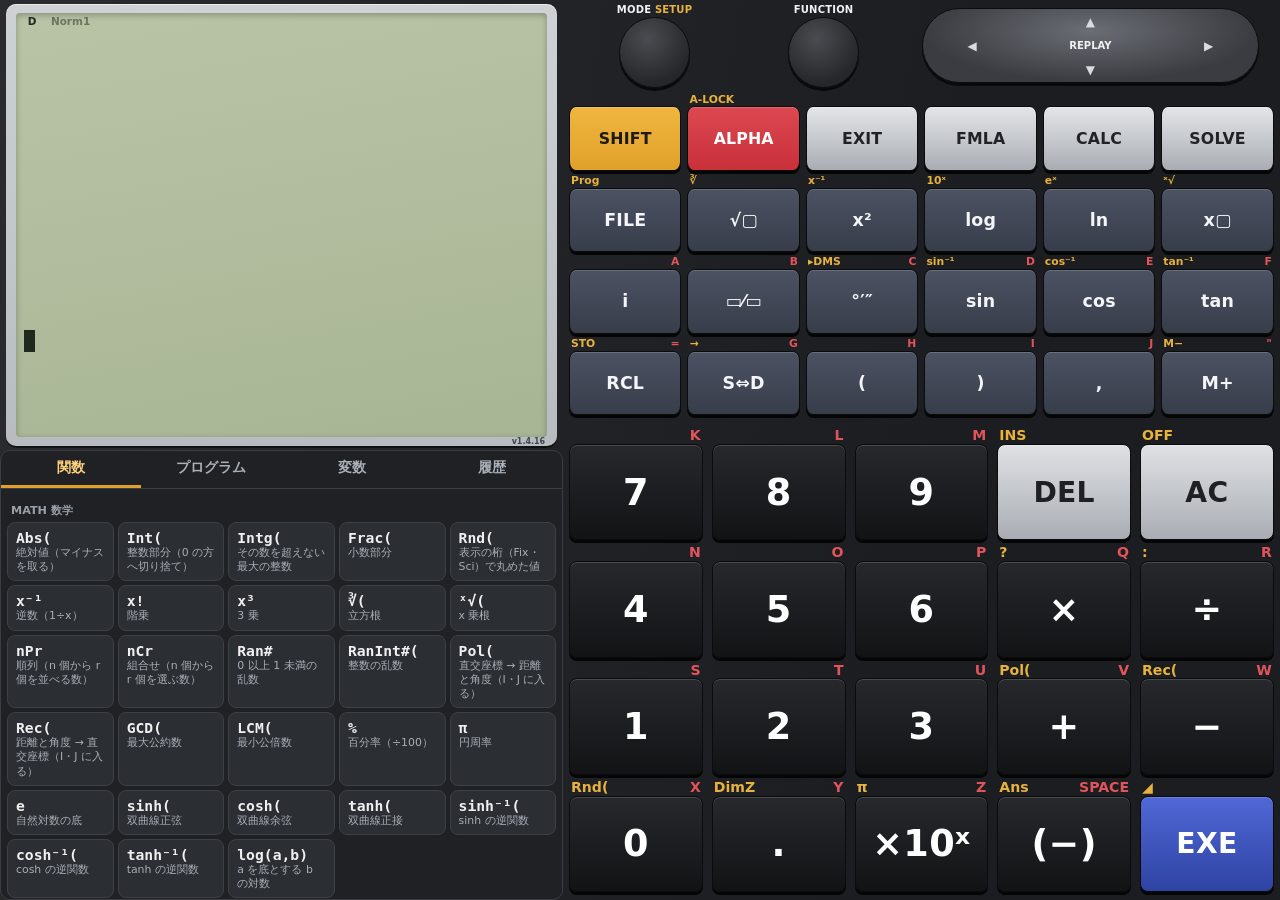
==== index.html @ ba8b5d40 "Add files via upload" ====
<!doctype html>
<html lang="ja" class="calculator-page">
<head>
<meta charset="utf-8">
<meta name="viewport" content="width=device-width,initial-scale=1,viewport-fit=cover,user-scalable=no">
<meta name="theme-color" content="#1b1c1f">
<meta name="apple-mobile-web-app-capable" content="yes">
<title>プログラム関数電卓</title>
<link rel="manifest" href="manifest.webmanifest">
<link rel="icon" href="icon.svg" type="image/svg+xml">
<link rel="apple-touch-icon" href="icon-192.png">
<link rel="stylesheet" href="style.css?v=1.4.16">
<script defer src="engine.js?v=1.4.16"></script>
<script defer src="angle.js?v=1.4.16"></script>
<script defer src="basic.js?v=1.4.16"></script>
<script defer src="formulas.js?v=1.4.16"></script>
<script defer src="import.js?v=1.4.16"></script>
<script defer src="cclwrite.js?v=1.4.16"></script>
<script defer src="complete.js?v=1.4.16"></script>
<script defer src="dialog.js?v=1.4.16"></script>
<script defer src="layout.js?v=1.4.16"></script>
<script defer src="store.js?v=1.4.16"></script>
<script defer src="pickxy.js?v=1.4.16"></script>
<script defer src="proginfo.js?v=1.4.16"></script>
<script defer src="sokusetsu.js?v=1.4.16"></script>
<script defer src="senkei.js?v=1.4.16"></script>
<script defer src="app.js?v=1.4.16"></script>
</head>
<body>
<main class="calc" id="calc" aria-label="プログラム関数電卓">
  <div class="blk blk-lcd" data-blk="lcd">
  <div class="bezel">
    <div id="lcd" class="lcd">
      <div id="ind" class="ind"></div>
      <div id="screen" class="screen" aria-live="polite"></div>
      <textarea id="editor" class="editor" hidden spellcheck="false" autocapitalize="off" autocomplete="off" autocorrect="off" inputmode="none" aria-label="プログラム編集"></textarea>
    </div>
    <span id="ver" class="ver"></span>
    <div id="lcdResize" class="lcd-resize" role="separator" tabindex="0" aria-orientation="horizontal"
      aria-label="ディスプレイの高さ" aria-controls="screen" title="ドラッグまたは上下キーでディスプレイの高さを変更"></div>
  </div>
  <div class="bar">
    <button type="button" id="kbdBtn" class="mini" hidden>キーボードで編集</button>
    <div id="cands" class="cands" hidden aria-label="入力候補"></div>
  </div>
  </div>
  <div class="blk blk-upper" data-blk="upper">
  <div class="top">
    <div class="round">
      <span class="lab">MODE <em>SETUP</em></span>
      <button type="button" class="rkey" data-k="MODE" aria-label="MODE"></button>
    </div>
    <div class="round r2">
      <span class="lab">FUNCTION</span>
      <button type="button" class="rkey" data-k="FUNC" aria-label="FUNCTION"></button>
    </div>
    <div class="pad" aria-label="カーソル">
      <button type="button" class="p-up" data-k="UP" aria-label="上">▲</button>
      <button type="button" class="p-left" data-k="LEFT" aria-label="左">◀</button>
      <span class="replay">REPLAY</span>
      <button type="button" class="p-right" data-k="RIGHT" aria-label="右">▶</button>
      <button type="button" class="p-down" data-k="DOWN" aria-label="下">▼</button>
    </div>
  </div>
  <div id="fkeys" class="keypad fkeys"></div>
  </div>
  <div class="blk blk-nkeys" data-blk="nkeys">
  <div id="nkeys" class="keypad nkeys"></div>
  </div>
  <div class="blk blk-tabs" data-blk="tabs" hidden>
    <div class="tabs-head" role="tablist">
      <button type="button" data-tab="fn" class="on">関数</button>
      <button type="button" data-tab="prog">プログラム</button>
      <button type="button" data-tab="var">変数</button>
      <button type="button" data-tab="hist">履歴</button>
    </div>
    <div id="tabsBody" class="tabs-body"></div>
  </div>
</main>
<input type="file" id="fileIn" hidden>
<input type="text" id="kbd" class="kbd" autocapitalize="characters" autocomplete="off" aria-label="名前入力">
<div id="toast" class="toast" role="status"></div>
</body>
</html>
---- style.css ----
:root {
  --body: #1c1d20;
  --body2: #2a2b2f;
  --lcd: #b9c4a6;
  --lcd2: #a8b594;
  --ink: #1f2a1c;
  --bezel: #b8bcc0;
  --fn: #4b5262;
  --fn2: #383d4a;
  --num: #121315;
  --num2: #26282b;
  --light: #c9ccd0;
  --light2: #a9adb3;
  --shift: #e0a12a;
  --alpha: #c8303a;
  --exe: #4057c4;
  --exe2: #2f43a3;
  --sl: #e8b23e;
  --al: #e2545c;
  --lcd-fs: 20px;
  color-scheme: dark;
}
* { box-sizing: border-box; -webkit-tap-highlight-color: transparent; }
html, body { margin: 0; background: #0e0f11; color: #eee; font-family: system-ui, "Segoe UI", "Hiragino Sans", "Yu Gothic UI", sans-serif; }
body { min-height: 100dvh; overscroll-behavior: none; }
html.calculator-page, .calculator-page body { overflow: hidden; }
button { font: inherit; color: inherit; touch-action: manipulation; -webkit-user-select: none; user-select: none; }

/* 電卓本体：スマホ1画面に収める */
.calc {
  height: 100dvh; max-width: 480px; margin: 0 auto;
  display: flex; flex-direction: column; gap: 1.1dvh;
  padding: max(8px, env(safe-area-inset-top)) 10px max(8px, env(safe-area-inset-bottom));
  background: linear-gradient(100deg, var(--body2), var(--body) 70%);
  -webkit-user-select: none; user-select: none;
}
@media (min-width: 520px) { .calc { border-radius: 26px; box-shadow: 0 10px 40px #000a; } }

/* 液晶 */
.bezel { position: relative; background: linear-gradient(#cfd2d5, var(--bezel)); border-radius: 10px; padding: 9px 10px; flex: 0 0 auto; box-shadow: inset 0 1px 0 #fff8, 0 2px 0 #0008; }
.lcd-resize { position: absolute; bottom: -8px; left: 50%; transform: translateX(-50%); z-index: 1; width: 40%; height: 24px; display: grid; place-items: center; cursor: ns-resize; touch-action: none; }
.lcd-resize::after { content: ''; width: 38px; height: 4px; border-radius: 4px; background: #50565c; }
.lcd-resize:focus-visible { outline: 2px solid var(--exe); outline-offset: -2px; border-radius: 6px; }
.calc.rotated .lcd-resize { cursor: ew-resize; }
.calc.free .lcd-resize, .calc.menu-open .lcd-resize, .bezel:has(.lcd.editing) .lcd-resize { display: none; }
.calc:not(.free):not(.menu-open) .screen { height: calc(var(--lcd-fs) * 1.22 * 4 + var(--lcd-extra, 0px)); }
.lcd {
  position: relative; background: linear-gradient(170deg, var(--lcd), var(--lcd2)); color: var(--ink);
  border-radius: 4px; box-shadow: inset 0 2px 6px #0004; padding: 2px 8px 6px; overflow: hidden;
  font-family: "Consolas", "Menlo", "MS Gothic", "Osaka-mono", monospace;
}
.ind { height: calc(var(--lcd-fs) * .72); font: 700 calc(var(--lcd-fs) * .55)/1.3 system-ui, sans-serif; display: flex; gap: .7em; align-items: center; white-space: nowrap; overflow: hidden; }
.ind b, .ind span { font-weight: 700; }
.ind .i-s { background: var(--ink); color: var(--lcd); padding: 0 .3em; border-radius: 2px; }
.ind .i-a { background: var(--ink); color: var(--lcd); padding: 0 .3em; border-radius: 2px; }
.ind .ed { font-weight: 600; margin-right: auto; }
.ind .busy { animation: blink .6s steps(2) infinite; }
.screen { font-size: var(--lcd-fs); line-height: 1.22; height: calc(var(--lcd-fs) * 1.22 * var(--rows, 4)); }
.ln { height: 1.22em; white-space: pre; overflow: hidden; text-overflow: clip; }
.ln.right { text-align: right; }
.ln.inv { background: var(--ink); color: var(--lcd); }
.ln.small { font-family: system-ui, "Hiragino Sans", "Yu Gothic UI", sans-serif; font-size: .78em; line-height: 1.56; text-overflow: ellipsis; }
.ln.tap { cursor: pointer; }
/* 見やすい表示：行の右に小さく出す変数の名前 */
.ln .lhint { float: right; margin-left: .6em; max-width: 72%; overflow: hidden; text-overflow: ellipsis; font: 600 .6em/2.03 system-ui, "Hiragino Sans", "Yu Gothic UI", sans-serif; opacity: .8; }
.dms-part { padding: 0; border: 0; border-radius: 2px; background: transparent; line-height: 1; vertical-align: baseline; }
.dms-part[aria-pressed="true"] { background: var(--ink); color: var(--lcd); }
.lcd-pick { border: 1px solid #496548; border-radius: 4px; background: #d6e1c9; color: #233921; padding: 0 .45em; font: 700 .62em/1.65 system-ui, sans-serif; vertical-align: middle; }
.cur { background: var(--ink); color: var(--lcd); animation: blink 1s steps(2) infinite; }
@keyframes blink { 50% { background: transparent; color: inherit; } }
.probe { position: absolute; visibility: hidden; white-space: pre; font-size: 20px; }
.editor {
  display: block; width: 100%; height: calc(var(--lcd-fs) * 1.22 * var(--rows, 4)); resize: none; border: 0; outline: 0; padding: 0;
  background: transparent; color: var(--ink); font: calc(var(--lcd-fs) * .82)/1.35 "Consolas", "Menlo", "MS Gothic", monospace;
  white-space: pre; overflow: auto; caret-color: var(--ink);
}
.editor[hidden], .screen[hidden] { display: none; }
.lcd.editing .editor { height: calc(var(--lcd-fs) * 1.22 * max(6, var(--rows, 4))); }

/* 液晶の下の細い帯 */
.bar { display: flex; flex-wrap: wrap; gap: 4px; align-items: center; flex: 0 0 auto; }
.bar:not(:has(.mini:not([hidden]), .cands:not([hidden]))) { display: none; }
.bar .mini { white-space: nowrap; }
.result-text { display: block; width: 100%; max-height: 50dvh; padding: .6em; resize: vertical; font: inherit; }
.result-status { margin: .6em 0 0; }
.mini { background: #33363c; border: 1px solid #4a4e55; border-radius: 12px; font-size: 12px; padding: 3px 10px; color: #cfd3d8; }
.mini.on { background: #e0a12a; color: #1b1b1b; border-color: #e0a12a; }
.ver { position: absolute; right: 12px; bottom: 0; font: 700 8px/9px system-ui, sans-serif; color: #3d464c; }

/* MODE・FUNCTION と REPLAY */
.top { display: grid; grid-template: "mode func cursor" auto / 1fr 1fr 2.2fr; align-items: center; gap: 6px; flex: 0 0 auto; padding: 0 4px; }
.calc.cursor-left .top { grid-template: "cursor mode func" auto / 2.2fr 1fr 1fr; }
.round { display: flex; flex-direction: column; align-items: center; gap: 2px; }
.round:first-child { grid-area: mode; }
.round.r2 { grid-area: func; }
.round .lab { font-size: 10px; font-weight: 700; color: #f2f2f2; letter-spacing: .02em; }
.round .lab em { color: var(--sl); font-style: normal; }
.rkey { width: clamp(33px, 9.5vw, 44px); aspect-ratio: 1; border-radius: 50%; border: 1px solid #0c0c0d; background: radial-gradient(circle at 40% 30%, #4a4c51, #26272a 70%); box-shadow: 0 3px 0 #08090a; }
.pad { grid-area: cursor; justify-self: center; width: min(100%, calc(94% * var(--pad-scale, 1))); position: relative; height: clamp(42px, calc(7.3dvh * var(--pad-scale, 1)), 84px); border-radius: 44px; background: radial-gradient(ellipse at 50% 30%, #6a6d74, #3a3c41 70%); border: 1px solid #0c0c0d; box-shadow: 0 3px 0 #08090a; display: grid; grid-template-columns: 1fr 1.4fr 1fr; grid-template-rows: 1fr 1fr 1fr; overflow: hidden; }
.pad button { border: 0; background: transparent; color: #d9dbe0; font-size: 12px; }
.pad .p-up { grid-column: 2; grid-row: 1; }
.pad .p-left { grid-column: 1; grid-row: 1 / 4; }
.pad .p-right { grid-column: 3; grid-row: 1 / 4; }
.pad .p-down { grid-column: 2; grid-row: 3; }
.pad .replay { grid-column: 2; grid-row: 2; align-self: center; text-align: center; font-size: 10px; font-weight: 700; color: #f0f0f0; pointer-events: none; }
.pad button:active, .rkey:active, .rkey.down { filter: brightness(1.5); }

/* キー */
.keypad { display: grid; flex: 1 1 0; min-height: 0; }
.fkeys { grid-template-columns: repeat(6, 1fr); grid-template-rows: repeat(4, 1fr); gap: 0 6px; flex-grow: 4; }
.nkeys { grid-template-columns: repeat(5, 1fr); grid-template-rows: repeat(4, 1fr); gap: 0 9px; flex-grow: 5.6; }
.key { position: relative; display: flex; flex-direction: column; justify-content: flex-end; align-items: stretch; padding: 0; border: 0; background: transparent; min-height: 0; }
.key .sub { display: flex; justify-content: space-between; font-size: 9.5px; line-height: 1.15; height: 1.2em; padding: 0 2px; white-space: nowrap; overflow: visible; font-weight: 700; }
.key .sl { color: var(--sl); font-style: normal; }
.key .al { color: var(--al); font-style: normal; margin-left: auto; }
.key .main {
  flex: 1 1 auto; display: flex; align-items: center; justify-content: center; min-height: 0;
  border-radius: 6px; margin-bottom: 4px; font-weight: 600; letter-spacing: .01em; white-space: nowrap;
  border: 1px solid #0a0b0c; box-shadow: 0 3px 0 #050506, inset 0 1px 0 #ffffff2a;
}
/* --fs：文字の大きさ（5 段階。▦ 配置で選ぶ）。--k-*：キーの文字の大きさ（標準の並びでは画面の幅、自由配置ではブロックの大きさから） */
.fkeys .main { font-size: calc(var(--fs, 1) * var(--k-fn, clamp(11px, 3.4vw, 15px))); background: linear-gradient(var(--fn), var(--fn2)); color: #f4f5f8; border-radius: 7px / 9px; }
.nkeys .main { font-size: calc(var(--fs, 1) * var(--k-num, clamp(17px, 5.6vw, 25px))); background: linear-gradient(var(--num2), var(--num)); color: #fff; border-radius: 8px; }
.k-light .main { background: linear-gradient(#e3e5e8, var(--light2)) !important; color: #202226 !important; font-size: calc(var(--fs, 1) * var(--k-small, clamp(10px, 3.1vw, 13px))) !important; }
.k-shift .main { background: linear-gradient(#f0b640, var(--shift)) !important; color: #1d1a12 !important; font-size: calc(var(--fs, 1) * var(--k-small, clamp(10px, 3.1vw, 13px))) !important; }
.k-alpha .main { background: linear-gradient(#dc4851, var(--alpha)) !important; color: #fff !important; font-size: calc(var(--fs, 1) * var(--k-small, clamp(10px, 3.1vw, 13px))) !important; }
.k-del .main { background: linear-gradient(#dfe1e4, var(--light2)) !important; color: #1e2024 !important; font-size: calc(var(--fs, 1) * var(--k-big, clamp(14px, 4.4vw, 20px))) !important; }
.k-exe .main { background: linear-gradient(#5068d6, var(--exe2)) !important; color: #fff !important; font-size: calc(var(--fs, 1) * var(--k-big, clamp(14px, 4.4vw, 19px))) !important; }
.key .sub { font-size: calc(var(--fs, 1) * var(--k-sub, 9.5px)) !important; }
.k-del .sub .sl, .k-exe .sub .sl { color: var(--sl); }
.key.down .main, .key:active .main { transform: translateY(2px); box-shadow: 0 1px 0 #050506; filter: brightness(1.25); }

.kbd { position: fixed; left: -200px; top: 0; width: 10px; opacity: 0; }
.toast { position: fixed; left: 50%; bottom: 18px; transform: translateX(-50%) translateY(30px); max-width: 92vw; background: #f2f2f2; color: #1b1b1b; padding: 9px 14px; border-radius: 10px; font-size: 13px; opacity: 0; pointer-events: none; transition: .2s; z-index: 9; box-shadow: 0 6px 20px #0008; }
.toast.show { opacity: 1; transform: translateX(-50%) translateY(0); }

/* 使い方（電卓の下にスクロールすると出る） */
.help { max-width: 660px; margin: 24px auto 40px; padding: 0 18px; color: #d8dadf; font-size: 14px; line-height: 1.6; }
.help h1 { font-size: 23px; margin: 12px 0; color: #fff; }
.help h2 { font-size: 16px; margin: 18px 0 4px; color: #fff; }
.help a { color: #bad0ff; }
.help ul { padding-left: 1.2em; margin: 4px 0; }
.help code { background: #2b2d32; padding: 1px 4px; border-radius: 4px; font-size: 13px; }
.help .y { color: var(--sl); } .help .r { color: var(--al); }
.help .note { color: #9aa0a8; font-size: 12.5px; }

/* メニューを開いたとき：液晶をキーの上まで広げ、項目を大きく並べる */
.calc:not(.free).menu-open .top, .calc:not(.free).menu-open .fkeys, .calc:not(.free).menu-open .bar { display: none; }
.calc.menu-open .bezel { flex: 1 1 0; min-height: 0; display: flex; }
.calc:not(.free).menu-open .nkeys { flex: 0 0 34dvh; }
.calc.menu-open .lcd { flex: 1; display: flex; flex-direction: column; min-height: 0; }
.calc.menu-open .screen { height: auto; flex: 1; min-height: 0; display: flex; flex-direction: column; font-size: calc(16px * var(--fs, 1)); }

/* ---- ブロック（ディスプレイ・上のボタン・テンキー・タブ） ---- */
/* 標準の並び：ブロックの包みは無いものとして、今までどおり縦に並べる */
.blk[hidden] { display: none !important; }
.calc:not(.free) .blk { display: contents; }
/* 自由配置：ブロックを好きな位置・大きさに置く（位置は layout.js が % で入れる） */
.calc.free { position: relative; display: block; max-width: none; max-height: none; margin: 0; border-radius: 0; box-shadow: none; padding: 0; gap: 0; overflow: hidden; }
.calc.rotated { position: fixed; left: 0; top: 0; margin: 0; transform-origin: 0 0; }
.calc.rotated:not(.free).menu-open .nkeys { flex-basis: 34%; }
.calc.free .blk { position: absolute; display: flex; flex-direction: column; min-height: 0; min-width: 0; padding: 4px 6px; gap: 6px; container-type: size; }
.calc.free .blk-lcd .bezel { flex: 1 1 0; min-height: 0; display: flex; }
.calc.free .blk-lcd .lcd { flex: 1; display: flex; flex-direction: column; min-height: 0; }
.calc.free .blk-upper .top { flex: 0 0 auto; }
.calc.free .blk-upper .fkeys { flex: 1 1 0; }
.calc.free .blk-nkeys .nkeys { flex: 1 1 0; }
/* ボタンの文字：ブロックの大きさに合わせる（大きければよいわけではないので、上限も付ける） */
.calc.free .blk-upper { --k-fn: clamp(9px, min(2.7cqw, 4.2cqh), 26px); --k-small: clamp(8px, min(2.4cqw, 3.8cqh), 22px); --k-sub: clamp(7px, min(1.7cqw, 2.6cqh), 15px); --k-alt: clamp(9px, min(3.3cqw, 5cqh), 14px); }
.calc.free .blk-nkeys { --k-num: clamp(12px, min(5.2cqw, 9cqh), 44px); --k-big: clamp(11px, min(4cqw, 7cqh), 34px); --k-sub: clamp(7px, min(2cqw, 3.4cqh), 15px); --k-alt: clamp(9px, min(4.15cqw, 7.2cqh), 19px); }
.calc.free .rkey { width: clamp(30px, min(11cqw, 17cqh), 80px); }
.calc.free .pad { height: clamp(42px, calc(18cqh * var(--pad-scale, 1)), 112px); }
.calc.free .round .lab, .calc.free .pad .replay { font-size: calc(10px * var(--fs, 1)); }
.calc.free .bar .mini { font-size: calc(12px * var(--fs, 1)); }
/* 配置を変えている間 */
.calc.lo-edit .blk { outline: 2px dashed #e0a12a; outline-offset: -2px; }
.lo-ov { position: absolute; inset: 0; z-index: 30; background: #e0a12a26; cursor: move; touch-action: none; display: flex; align-items: center; justify-content: center; }
.lo-ov b { background: #1b1c1fd9; color: #ffd27a; padding: 4px 10px; border-radius: 8px; font-size: 14px; pointer-events: none; }
.lo-rs { position: absolute; right: 0; bottom: 0; width: 34px; height: 34px; background: linear-gradient(135deg, transparent 50%, #e0a12a 50%); border-bottom-right-radius: 6px; cursor: nwse-resize; touch-action: none; }
.lo-bar { position: absolute; left: 50%; top: 8px; transform: translateX(-50%); z-index: 60; display: flex; gap: 6px; align-items: center; background: #1b1c1f; border: 1px solid #e0a12a; border-radius: 12px; padding: 6px 8px; box-shadow: 0 6px 24px #000a; font-size: 13px; color: #eee; max-width: calc(100vw - 16px); flex-wrap: wrap; justify-content: center; }
.lo-bar button { background: #33363c; color: #eee; border: 1px solid #4a4e55; border-radius: 8px; padding: 6px 12px; min-height: 36px; }
.lo-bar button.primary { background: #e0a12a; color: #1b1b1b; border-color: #e0a12a; font-weight: 700; }

/* ---- タブの画面（関数・プログラム・変数・履歴） ---- */
.blk-tabs { background: #1f2124; border-radius: 10px; border: 1px solid #3a3d43; overflow: hidden; padding: 0 !important; gap: 0 !important; font-size: calc(14px * var(--fs, 1)); }
.tabs-head { display: flex; flex: 0 0 auto; border-bottom: 1px solid #3a3d43; }
.tabs-head button { flex: 1; background: none; border: 0; border-bottom: 3px solid transparent; color: #aab0b8; padding: 8px 2px; font-size: 1em; font-weight: 600; }
.tabs-head button.on { color: #ffd27a; border-bottom-color: #e0a12a; }
.tabs-body { flex: 1 1 0; min-height: 0; overflow: auto; overscroll-behavior: contain; padding: 6px; }
.tb-h { font-size: .8em; color: #9aa0a8; margin: 8px 4px 4px; font-weight: 700; }
.tb-grid { display: grid; grid-template-columns: repeat(auto-fill, minmax(7.5em, 1fr)); gap: 4px; }
.tb-it { display: flex; flex-direction: column; align-items: flex-start; text-align: left; background: #2b2e33; border: 1px solid #3c4047; border-radius: 8px; padding: 6px 8px; color: #f0f0f0; min-height: 40px; }
.tb-it b { font: 600 1.05em "Consolas", "Menlo", monospace; }
.tb-it small { font-size: .78em; color: #aab0b8; line-height: 1.3; }
.tb-it:active { background: #3a3e45; }
.tb-row { display: flex; gap: 6px; align-items: center; padding: 6px 4px; border-bottom: 1px solid #2f3237; }
.tb-row .nm { font: 600 1em "Consolas", "Menlo", monospace; min-width: 2em; }
.tb-row .vl { font-family: "Consolas", "Menlo", monospace; margin-left: auto; color: #ffd27a; }
.tb-row .ds { font-size: .8em; color: #aab0b8; }
.tb-row button { background: #33363c; border: 1px solid #4a4e55; border-radius: 6px; color: #eee; padding: 4px 8px; }
.tb-empty { padding: 16px; color: #9aa0a8; text-align: center; }

/* ---- ダイアログ（dialog.js。フォームの共通ルール） ---- */
html.dlg-open, html.dlg-open body { overflow: hidden; }
.dlg-back { position: fixed; inset: 0; z-index: 100; background: rgba(0,0,0,.5); overscroll-behavior: contain; touch-action: none; }
.dlg { position: absolute; left: 50%; top: 50%; transform: translate(-50%, -50%); width: calc(100% - 24px); max-width: 520px; max-height: calc(100% - 24px); display: flex; flex-direction: column; background: #222428; color: #eee; border: 1px solid #44484f; border-radius: 12px; box-shadow: 0 10px 40px #000c; touch-action: auto; }
.dlg-head { display: flex; align-items: center; gap: 8px; padding: 8px 8px 8px 14px; border-bottom: 1px solid #3a3d43; cursor: move; user-select: none; -webkit-user-select: none; touch-action: none; flex-wrap: wrap; }
.dlg-title { flex: 1; font-weight: 700; min-width: 6em; }
.dlg-btns { display: flex; gap: 6px; margin-left: auto; }
.dlg-btn { min-height: 38px; padding: 4px 12px; background: #33363c; color: #eee; border: 1px solid #4a4e55; border-radius: 8px; }
.dlg-btn.primary { background: #e0a12a; color: #1b1b1b; border-color: #e0a12a; font-weight: 700; }
.dlg-btn.danger { color: #ff8a80; border-color: #ff8a80; }
.dlg-body { overflow: auto; overscroll-behavior: contain; padding: 14px; }
.dlg-msg { margin: 0; white-space: pre-wrap; }
.lo-form { display: grid; gap: 14px; }
.lo-form h4 { margin: 0 0 6px; font-size: 13px; color: #aab0b8; }
.lo-seg { display: flex; flex-wrap: wrap; gap: 6px; }
.lo-seg button { flex: 1; min-width: 4.5em; min-height: 40px; background: #2b2e33; color: #eee; border: 1px solid #44484f; border-radius: 8px; }
.lo-seg button.on { background: #e0a12a; color: #1b1b1b; border-color: #e0a12a; font-weight: 700; }
.lo-note { font-size: 12px; color: #9aa0a8; margin: 4px 0 0; }
.lo-presets { display: grid; gap: 6px; }
.lo-preset { display: flex; gap: 6px; align-items: center; background: #2b2e33; border: 1px solid #3c4047; border-radius: 8px; padding: 6px 8px; }
.lo-preset .nm { flex: 1; min-width: 0; overflow-wrap: anywhere; }
.lo-preset .nm small { display: block; color: #9aa0a8; font-size: 11px; }
.lo-preset button { background: #33363c; color: #eee; border: 1px solid #4a4e55; border-radius: 6px; padding: 4px 10px; min-height: 34px; }
.lo-new { display: flex; gap: 6px; }
.lo-new input { flex: 1; min-width: 0; background: #17181b; color: #eee; border: 1px solid #44484f; border-radius: 8px; padding: 8px; font-size: 16px; }
.lo-new button { background: #e0a12a; color: #1b1b1b; border: 0; border-radius: 8px; padding: 0 14px; font-weight: 700; }
.menu-head { display: flex; align-items: center; gap: 10px; padding: 4px 0 6px; border-bottom: 1px solid #0003; font-family: system-ui, "Hiragino Sans", "Yu Gothic UI", sans-serif; }
.menu-head b { font-size: 16px; flex: 1; }
.menu-head .mcount { font-size: 12px; opacity: .7; }
.mback { border: 1px solid #0005; background: #0000000d; border-radius: 6px; padding: 4px 10px; font-size: 14px; color: var(--ink); }
.menu-list { flex: 1; overflow: auto; padding: 6px 0; display: flex; flex-direction: column; gap: 4px; overscroll-behavior: contain; }
.menu-list.grid { display: grid; grid-template-columns: repeat(3, 1fr); align-content: start; }
.mi { display: flex; align-items: center; gap: 10px; min-height: 44px; padding: 6px 10px; border: 1px solid #0003; border-radius: 7px; background: #ffffff38; color: var(--ink); text-align: left; font: 600 17px "Consolas", "Menlo", "MS Gothic", monospace; }
.menu-list.grid .mi { justify-content: center; text-align: center; padding: 6px 4px; font-size: 15px; }
.mi .no { flex: 0 0 auto; width: 1.6em; height: 1.6em; border-radius: 50%; background: var(--ink); color: var(--lcd); display: grid; place-items: center; font-size: 13px; }
.mi .lb { overflow: hidden; text-overflow: ellipsis; white-space: nowrap; font-family: system-ui, "Hiragino Sans", "Yu Gothic UI", sans-serif; font-weight: 600; }
.mi.sel { background: var(--ink); color: var(--lcd); border-color: var(--ink); }
.mi.sel .no { background: var(--lcd); color: var(--ink); }
.menu-list .empty { padding: 20px; text-align: center; opacity: .7; }
/* 説明つきの一覧（'説明 の行・FUNCTION の説明） */
.mrow { display: contents; }
.mrow.desc { display: flex; gap: 4px; align-items: stretch; }
.mrow.desc .mi { flex: 1; min-width: 0; }
.mi .lbw { display: flex; flex-direction: column; min-width: 0; flex: 1; }
/* '名前 の日本語の名前を大きく、電卓用の名前を小さく */
.mi .tt { font: 700 calc(16px * var(--fs, 1))/1.3 system-ui, "Hiragino Sans", "Yu Gothic UI", sans-serif; overflow-wrap: anywhere; white-space: normal; }
.mi .lb.sub { font: 600 calc(12px * var(--fs, 1)) "Consolas", "Menlo", monospace; opacity: .75; }
.tb-row .ttl { display: block; font: 700 1em system-ui, "Hiragino Sans", "Yu Gothic UI", sans-serif; }
/* 実行中の入力の案内：液晶のいちばん上の行の右（変数の日本語の名前） */
.ind .ihint { margin-left: auto; min-width: 0; overflow: hidden; text-overflow: ellipsis; font-weight: 700; font-size: .95em; line-height: 1.25; font-family: system-ui, "Hiragino Sans", "Yu Gothic UI", sans-serif; background: var(--ink); color: var(--lcd); padding: 0 .4em; border-radius: 3px; }
.mi .ds { font: 400 12.5px/1.35 system-ui, "Hiragino Sans", "Yu Gothic UI", sans-serif; opacity: .85; white-space: normal; overflow-wrap: anywhere; }
.mhelp { flex: 0 0 44px; border: 1px solid #0003; border-radius: 7px; background: #ffffff38; color: var(--ink); font: 700 18px system-ui, sans-serif; }
.mdesc { border: 1px solid #0004; border-radius: 6px; background: transparent; color: var(--ink); font: 600 12px system-ui, "Hiragino Sans", sans-serif; padding: 3px 8px; }
.mdesc.on { background: var(--ink); color: var(--lcd); }
.menu-help { flex: 1; overflow: auto; padding: 8px 2px; white-space: pre-wrap; overflow-wrap: anywhere; font: 15px/1.6 system-ui, "Hiragino Sans", "Yu Gothic UI", sans-serif; overscroll-behavior: contain; }

/* 液晶上の表示（D・Fix など）はタップで選べる */
.ind .tapind { cursor: pointer; padding: 0 .35em; border-radius: 3px; }
.ind .tapind:hover, .ind .tapind:active { background: #0002; }
.ind .tapind.faint { opacity: .5; font-weight: 600; }
.ind .tapind { position: relative; }
.ind .tapind::after { content: ""; position: absolute; inset: -9px -5px; }

/* 入力候補（液晶の下の帯に並べる。タップか Tab で決定） */
.cands { flex: 1; min-width: 0; display: flex; gap: 5px; overflow-x: auto; margin: 0 6px; scrollbar-width: none; }
.cands::-webkit-scrollbar { display: none; }
.cands[hidden] { display: none; }
.cd { flex: 0 0 auto; background: #3a3f48; color: #f1f3f6; border: 1px solid #5a606b; border-radius: 12px; padding: 2px 10px; font: 600 13px "Consolas", "Menlo", monospace; }
.cd.sel { background: #e0a12a; color: #1b1b1b; border-color: #e0a12a; }
.bar .ver[hidden] { display: none; }
.bar .mini[hidden] { display: none; }
/* 座標一覧から入れる（pickxy.js） */
.px-form { display: flex; flex-direction: column; gap: 8px; }
.px-row { display: flex; align-items: center; gap: 8px; }
.px-row select { flex: 1; min-width: 0; }
.px-form select, .px-form input { font-size: 16px; padding: 6px 8px; border-radius: 8px; border: 1px solid #4a4e55; background: #15161a; color: #eee; }
.px-seg { display: flex; flex-wrap: wrap; gap: 4px; }
.px-seg button { flex: 1 1 auto; padding: 6px 8px; border-radius: 8px; border: 1px solid #4a4e55; background: #2b2e34; color: #ddd; font-size: 13px; }
.px-seg button.on { background: #e0a12a; border-color: #e0a12a; color: #1b1b1b; font-weight: 700; }
.px-note { margin: 0; font-size: 12px; color: #aab; line-height: 1.5; }
.px-list { list-style: none; margin: 0; padding: 0; max-height: 50vh; overflow: auto; overscroll-behavior: contain; border-top: 1px solid #3a3d43; }
.px-list li { border-bottom: 1px solid #33363c; }
.px-pt { display: flex; flex-wrap: wrap; align-items: baseline; gap: 4px 12px; width: 100%; text-align: left; padding: 10px 6px; background: none; border: 0; color: #eee; font-size: 15px; }
.px-pt:hover, .px-pt:focus-visible { background: #2b2e34; }
.px-pt[disabled] { opacity: .4; }
.px-pt .px-xy { font-variant-numeric: tabular-nums; color: #cfd3d8; font-size: 13px; }
.px-pt small { color: #9aa; }
.px-empty { padding: 12px 6px; color: #9aa; font-size: 13px; }

/* SHIFT・ALPHA が有効な間のキーの表記 */
.key.face-s .main { color: #ffc94d !important; }
.key.face-a .main { color: #ff7b84 !important; }
.k-del.face-s .main, .k-light.face-s .main { color: #8a5a00 !important; }
.k-del.face-a .main, .k-light.face-a .main { color: #b3202b !important; }
.key.face-off .main { opacity: .38; }
.key.face-s .sub .sl, .key.face-a .sub .al { visibility: hidden; }
.calc.shift-on .k-shift .main { box-shadow: 0 0 0 2px #fff6, 0 3px 0 #050506; filter: brightness(1.15); }
.calc.alpha-on .k-alpha .main { box-shadow: 0 0 0 2px #fff6, 0 3px 0 #050506; filter: brightness(1.15); }
.nkeys .key.face-s .main, .nkeys .key.face-a .main { font-size: var(--k-alt, clamp(13px, 4.2vw, 19px)); }
.fkeys .key.face-s .main, .fkeys .key.face-a .main { font-size: var(--k-alt, clamp(10px, 3vw, 14px)); }
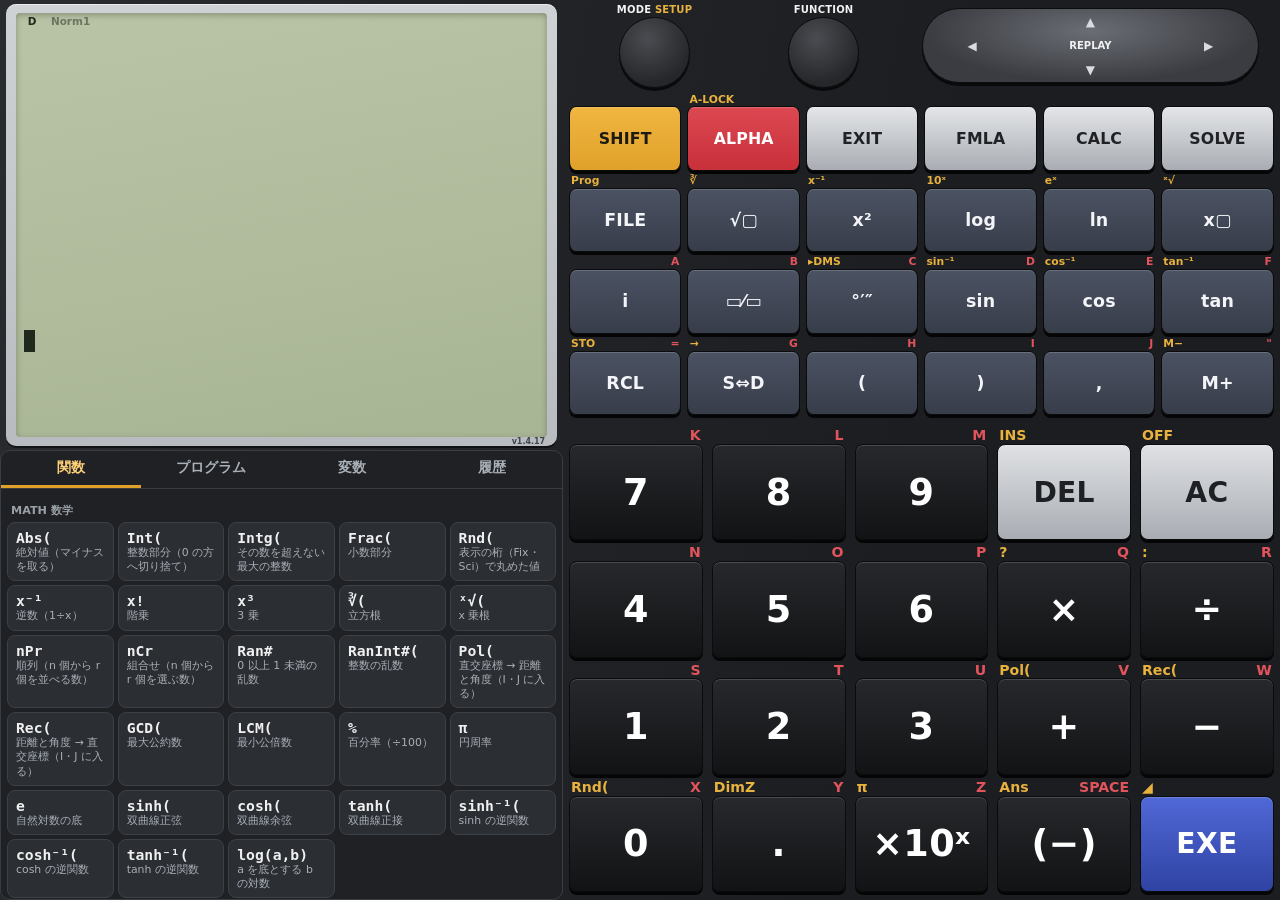
==== commit 8720a350: "v1.4.17：SENTEI の線形を現場名で保存・呼び出し、度分秒の欄で 563120 を 56°31′20″ と読む - SENTEI を実行すると、前回の入力・保存した現場の線形を「入れる」「確" ====
--- a/index.html
+++ b/index.html
@@ -9,22 +9,22 @@
 <link rel="manifest" href="manifest.webmanifest">
 <link rel="icon" href="icon.svg" type="image/svg+xml">
 <link rel="apple-touch-icon" href="icon-192.png">
-<link rel="stylesheet" href="style.css?v=1.4.16">
-<script defer src="engine.js?v=1.4.16"></script>
-<script defer src="angle.js?v=1.4.16"></script>
-<script defer src="basic.js?v=1.4.16"></script>
-<script defer src="formulas.js?v=1.4.16"></script>
-<script defer src="import.js?v=1.4.16"></script>
-<script defer src="cclwrite.js?v=1.4.16"></script>
-<script defer src="complete.js?v=1.4.16"></script>
-<script defer src="dialog.js?v=1.4.16"></script>
-<script defer src="layout.js?v=1.4.16"></script>
-<script defer src="store.js?v=1.4.16"></script>
-<script defer src="pickxy.js?v=1.4.16"></script>
-<script defer src="proginfo.js?v=1.4.16"></script>
-<script defer src="sokusetsu.js?v=1.4.16"></script>
-<script defer src="senkei.js?v=1.4.16"></script>
-<script defer src="app.js?v=1.4.16"></script>
+<link rel="stylesheet" href="style.css?v=1.4.17">
+<script defer src="engine.js?v=1.4.17"></script>
+<script defer src="angle.js?v=1.4.17"></script>
+<script defer src="basic.js?v=1.4.17"></script>
+<script defer src="formulas.js?v=1.4.17"></script>
+<script defer src="import.js?v=1.4.17"></script>
+<script defer src="cclwrite.js?v=1.4.17"></script>
+<script defer src="complete.js?v=1.4.17"></script>
+<script defer src="dialog.js?v=1.4.17"></script>
+<script defer src="layout.js?v=1.4.17"></script>
+<script defer src="store.js?v=1.4.17"></script>
+<script defer src="pickxy.js?v=1.4.17"></script>
+<script defer src="proginfo.js?v=1.4.17"></script>
+<script defer src="sokusetsu.js?v=1.4.17"></script>
+<script defer src="senkei.js?v=1.4.17"></script>
+<script defer src="app.js?v=1.4.17"></script>
 </head>
 <body>
 <main class="calc" id="calc" aria-label="プログラム関数電卓">
--- a/style.css
+++ b/style.css
@@ -288,6 +288,15 @@
 .px-pt .px-xy { font-variant-numeric: tabular-nums; color: #cfd3d8; font-size: 13px; }
 .px-pt small { color: #9aa; }
 .px-empty { padding: 12px 6px; color: #9aa; font-size: 13px; }
+/* SENTEI：保存した線形の呼び出し・保存 */
+.sl-list { list-style: none; margin: 8px 0 0; padding: 0; max-height: 55vh; overflow: auto; overscroll-behavior: contain; border-top: 1px solid #3a3d43; }
+.sl-list li { display: flex; flex-wrap: wrap; align-items: center; gap: 6px 10px; padding: 10px 4px; border-bottom: 1px solid #33363c; }
+.sl-info { flex: 1 1 200px; min-width: 0; }
+.sl-info b { display: block; font-size: 15px; color: #eee; overflow-wrap: anywhere; }
+.sl-info span { display: block; font-size: 12px; color: #aab; font-variant-numeric: tabular-nums; overflow-wrap: anywhere; }
+.sl-btns { display: flex; gap: 6px; margin-left: auto; }
+.sl-btns .dlg-btn { min-height: 36px; padding: 4px 10px; }
+.sl-name { width: 100%; box-sizing: border-box; margin-top: 8px; padding: 8px; font-size: 16px; border-radius: 8px; border: 1px solid #4a4e55; background: #1f2126; color: #eee; }
 
 /* SHIFT・ALPHA が有効な間のキーの表記 */
 .key.face-s .main { color: #ffc94d !important; }
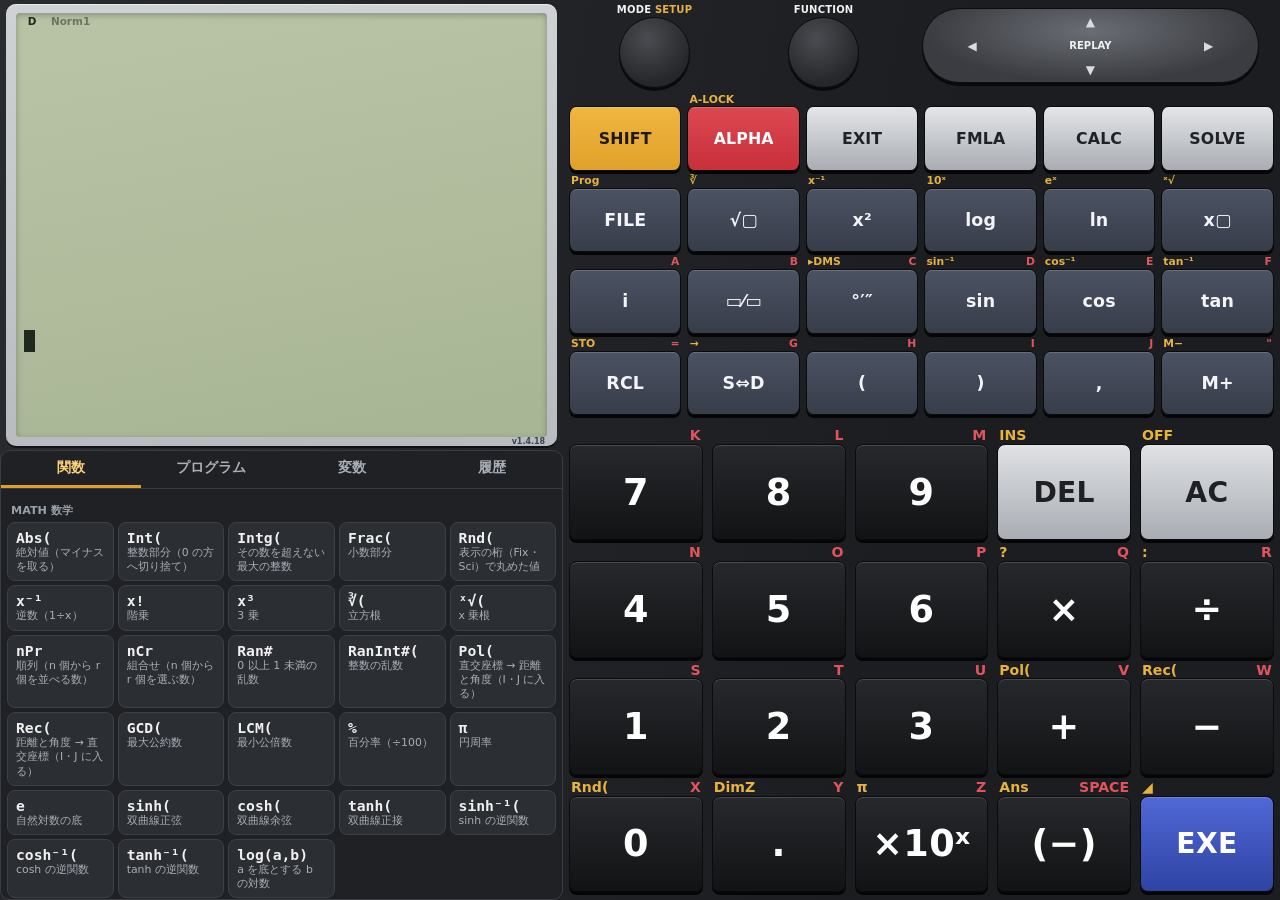
==== commit 40a3ee7b: "v1.4.18：SENTEI のあとに曲線の測量（トランシット・ターゲット、図と推進管の次回予測） - 測量をしますか？ YES=0 NO=1 → 何を測量しますか？ ターゲット=1 トランシット=0" ====
--- a/index.html
+++ b/index.html
@@ -9,22 +9,23 @@
 <link rel="manifest" href="manifest.webmanifest">
 <link rel="icon" href="icon.svg" type="image/svg+xml">
 <link rel="apple-touch-icon" href="icon-192.png">
-<link rel="stylesheet" href="style.css?v=1.4.17">
-<script defer src="engine.js?v=1.4.17"></script>
-<script defer src="angle.js?v=1.4.17"></script>
-<script defer src="basic.js?v=1.4.17"></script>
-<script defer src="formulas.js?v=1.4.17"></script>
-<script defer src="import.js?v=1.4.17"></script>
-<script defer src="cclwrite.js?v=1.4.17"></script>
-<script defer src="complete.js?v=1.4.17"></script>
-<script defer src="dialog.js?v=1.4.17"></script>
-<script defer src="layout.js?v=1.4.17"></script>
-<script defer src="store.js?v=1.4.17"></script>
-<script defer src="pickxy.js?v=1.4.17"></script>
-<script defer src="proginfo.js?v=1.4.17"></script>
-<script defer src="sokusetsu.js?v=1.4.17"></script>
-<script defer src="senkei.js?v=1.4.17"></script>
-<script defer src="app.js?v=1.4.17"></script>
+<link rel="stylesheet" href="style.css?v=1.4.18">
+<script defer src="engine.js?v=1.4.18"></script>
+<script defer src="angle.js?v=1.4.18"></script>
+<script defer src="basic.js?v=1.4.18"></script>
+<script defer src="formulas.js?v=1.4.18"></script>
+<script defer src="import.js?v=1.4.18"></script>
+<script defer src="cclwrite.js?v=1.4.18"></script>
+<script defer src="complete.js?v=1.4.18"></script>
+<script defer src="dialog.js?v=1.4.18"></script>
+<script defer src="layout.js?v=1.4.18"></script>
+<script defer src="store.js?v=1.4.18"></script>
+<script defer src="pickxy.js?v=1.4.18"></script>
+<script defer src="proginfo.js?v=1.4.18"></script>
+<script defer src="sokusetsu.js?v=1.4.18"></script>
+<script defer src="senkei.js?v=1.4.18"></script>
+<script defer src="curveview.js?v=1.4.18"></script>
+<script defer src="app.js?v=1.4.18"></script>
 </head>
 <body>
 <main class="calc" id="calc" aria-label="プログラム関数電卓">
--- a/style.css
+++ b/style.css
@@ -296,7 +296,29 @@
 .sl-info span { display: block; font-size: 12px; color: #aab; font-variant-numeric: tabular-nums; overflow-wrap: anywhere; }
 .sl-btns { display: flex; gap: 6px; margin-left: auto; }
 .sl-btns .dlg-btn { min-height: 36px; padding: 4px 10px; }
-.sl-name { width: 100%; box-sizing: border-box; margin-top: 8px; padding: 8px; font-size: 16px; border-radius: 8px; border: 1px solid #4a4e55; background: #1f2126; color: #eee; }
+/* 曲線の測量の結果（curveview.js） */
+.cv-body { display: flex; flex-direction: column; gap: 8px; }
+.cv-views { display: flex; flex-wrap: wrap; gap: 8px; justify-content: center; }
+.cv-svg { width: min(340px, 100%); height: auto; background: #f7f7f2; border: 1px solid #4a4e55; border-radius: 6px; }
+.cv-grid { stroke: #d6d6cc; stroke-width: 1; }
+.cv-tick { font-size: 9px; fill: #888; }
+.cv-al { fill: none; stroke: #3b82d6; stroke-width: 2.2; }
+.cv-ip { fill: none; stroke: #c0392b; stroke-width: 1.6; }
+.cv-pipe { fill: none; stroke: #222; stroke-width: 1.6; stroke-dasharray: 3 3; }
+.cv-predline { fill: none; stroke: #1e9e4a; stroke-width: 1.6; stroke-dasharray: 6 4; }
+.cv-pt { fill: #fff; stroke: #222; stroke-width: 2; }
+.cv-pred { fill: #2ecc71; stroke: #146b33; stroke-width: 2; }
+.cv-label { font-size: 11px; fill: #1b3a8a; font-weight: 700; paint-order: stroke; stroke: #f7f7f2; stroke-width: 3px; }
+.cv-title { font-size: 14px; font-weight: 700; text-anchor: middle; fill: #222; }
+.cv-north { font-size: 10px; text-anchor: end; fill: #666; }
+.cv-tablewrap { overflow-x: auto; }
+.cv-table { width: 100%; border-collapse: collapse; font-size: 13px; font-variant-numeric: tabular-nums; }
+.cv-table th, .cv-table td { padding: 4px 6px; border-bottom: 1px solid #3a3d43; text-align: right; white-space: nowrap; }
+.cv-table th:first-child, .cv-table td:first-child, .cv-table td:nth-child(4) { text-align: left; }
+.cv-table .cv-mm { font-weight: 700; color: #ffd27a; }
+.cv-predrow td { color: #8ff0b0; }
+.cv-note { margin: 0; font-size: 12px; color: #aab; line-height: 1.5; }
+.sl-name {width: 100%; box-sizing: border-box; margin-top: 8px; padding: 8px; font-size: 16px; border-radius: 8px; border: 1px solid #4a4e55; background: #1f2126; color: #eee; }
 
 /* SHIFT・ALPHA が有効な間のキーの表記 */
 .key.face-s .main { color: #ffc94d !important; }
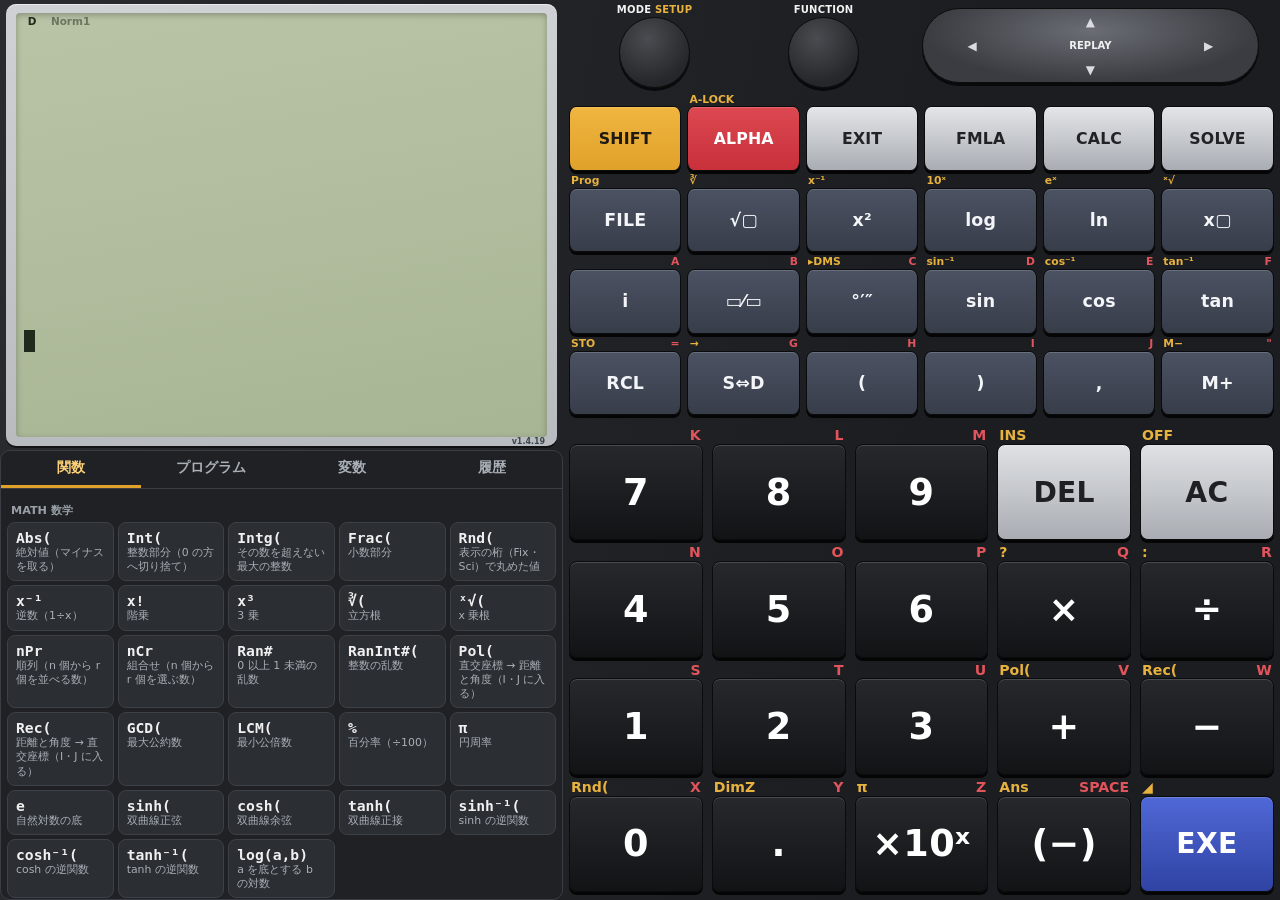
==== commit bf7096ec: "v1.4.19：曲線の測量を表の入力に（トランシットの入れ替え表、ターゲットの入力表→確かめ→図→管番号で保存） - トランシット：入れ替えた値（BX←OX、OX←FX）を表で一括表示 - ターゲット" ====
--- a/index.html
+++ b/index.html
@@ -9,23 +9,23 @@
 <link rel="manifest" href="manifest.webmanifest">
 <link rel="icon" href="icon.svg" type="image/svg+xml">
 <link rel="apple-touch-icon" href="icon-192.png">
-<link rel="stylesheet" href="style.css?v=1.4.18">
-<script defer src="engine.js?v=1.4.18"></script>
-<script defer src="angle.js?v=1.4.18"></script>
-<script defer src="basic.js?v=1.4.18"></script>
-<script defer src="formulas.js?v=1.4.18"></script>
-<script defer src="import.js?v=1.4.18"></script>
-<script defer src="cclwrite.js?v=1.4.18"></script>
-<script defer src="complete.js?v=1.4.18"></script>
-<script defer src="dialog.js?v=1.4.18"></script>
-<script defer src="layout.js?v=1.4.18"></script>
-<script defer src="store.js?v=1.4.18"></script>
-<script defer src="pickxy.js?v=1.4.18"></script>
-<script defer src="proginfo.js?v=1.4.18"></script>
-<script defer src="sokusetsu.js?v=1.4.18"></script>
-<script defer src="senkei.js?v=1.4.18"></script>
-<script defer src="curveview.js?v=1.4.18"></script>
-<script defer src="app.js?v=1.4.18"></script>
+<link rel="stylesheet" href="style.css?v=1.4.19">
+<script defer src="engine.js?v=1.4.19"></script>
+<script defer src="angle.js?v=1.4.19"></script>
+<script defer src="basic.js?v=1.4.19"></script>
+<script defer src="formulas.js?v=1.4.19"></script>
+<script defer src="import.js?v=1.4.19"></script>
+<script defer src="cclwrite.js?v=1.4.19"></script>
+<script defer src="complete.js?v=1.4.19"></script>
+<script defer src="dialog.js?v=1.4.19"></script>
+<script defer src="layout.js?v=1.4.19"></script>
+<script defer src="store.js?v=1.4.19"></script>
+<script defer src="pickxy.js?v=1.4.19"></script>
+<script defer src="proginfo.js?v=1.4.19"></script>
+<script defer src="sokusetsu.js?v=1.4.19"></script>
+<script defer src="senkei.js?v=1.4.19"></script>
+<script defer src="curveview.js?v=1.4.19"></script>
+<script defer src="app.js?v=1.4.19"></script>
 </head>
 <body>
 <main class="calc" id="calc" aria-label="プログラム関数電卓">
--- a/style.css
+++ b/style.css
@@ -331,3 +331,33 @@
 .calc.alpha-on .k-alpha .main { box-shadow: 0 0 0 2px #fff6, 0 3px 0 #050506; filter: brightness(1.15); }
 .nkeys .key.face-s .main, .nkeys .key.face-a .main { font-size: var(--k-alt, clamp(13px, 4.2vw, 19px)); }
 .fkeys .key.face-s .main, .fkeys .key.face-a .main { font-size: var(--k-alt, clamp(10px, 3vw, 14px)); }
+/* 曲線の測量：画面いっぱいの窓・ターゲットの入力表・トランシットの入れ替え表 */
+.dlg.dlg-full { left: 0; top: 0; transform: none; width: 100%; max-width: none; height: 100%; max-height: 100%; border-radius: 0; border: 0; }
+.dlg-full .dlg-head { cursor: default; }
+.cv-zoomwrap { display: flex; flex-direction: column; gap: 6px; }
+.cv-zoombar { display: flex; gap: 6px; flex-wrap: wrap; }
+.cv-zoombar .dlg-btn { min-height: 36px; padding: 4px 12px; }
+.cv-svg.cv-zoom { display: block; width: 100%; height: min(62vh, 640px); min-height: 260px; touch-action: none; cursor: grab; user-select: none; -webkit-user-select: none; }
+.dlg-full .cv-table { font-size: 15px; }
+.cv-bottom { display: flex; justify-content: center; padding: 8px 0 4px; }
+.cv-bottom .dlg-btn { min-width: 50%; min-height: 48px; font-size: 17px; }
+.cv-big { font-size: 16px; }
+.cv-confirm .cv-table.cv-big { font-size: 17px; }
+.cv-sum { margin-bottom: 6px; }
+.cv-sum td:first-child { color: #aab; }
+.cv-form { display: flex; flex-direction: column; gap: 8px; }
+.cv-st { display: grid; grid-template-columns: 1fr 1fr; gap: 6px 10px; }
+.cv-cell { display: flex; align-items: center; gap: 8px; flex-wrap: wrap; }
+.cv-cell > span:first-child { min-width: 3em; color: #aab; font-size: 13px; }
+.cv-st .cv-cell > span:first-child { min-width: 5.5em; }
+.cv-in { flex: 1 1 7em; min-width: 6em; max-width: 12em; padding: 7px 8px; font-size: 17px; font-variant-numeric: tabular-nums; border-radius: 8px; border: 1px solid #4a4e55; background: #1f2126; color: #eee; }
+.cv-in:focus { outline: 2px solid #e0a12a; border-color: #e0a12a; }
+.cv-row { display: flex; flex-direction: column; gap: 6px; padding: 8px 0 10px; border-bottom: 3px double #6a6e75; }
+.cv-rowname { font-weight: 700; color: #ffd27a; }
+.cv-ashow { font-size: 13px; color: #8fc3ff; font-variant-numeric: tabular-nums; }
+.cv-out { font-weight: 700; color: #ffd27a; font-size: 16px; }
+.cv-xy { font-size: 12px; color: #aab; font-variant-numeric: tabular-nums; }
+.cv-msg { margin: 0; color: #ff8a80; min-height: 1.2em; }
+.cv-zoom .cv-label { font-size: 13px; }
+.cv-zoom .cv-tick { font-size: 11px; }
+@media (max-width: 560px) { .cv-st { grid-template-columns: 1fr; } }
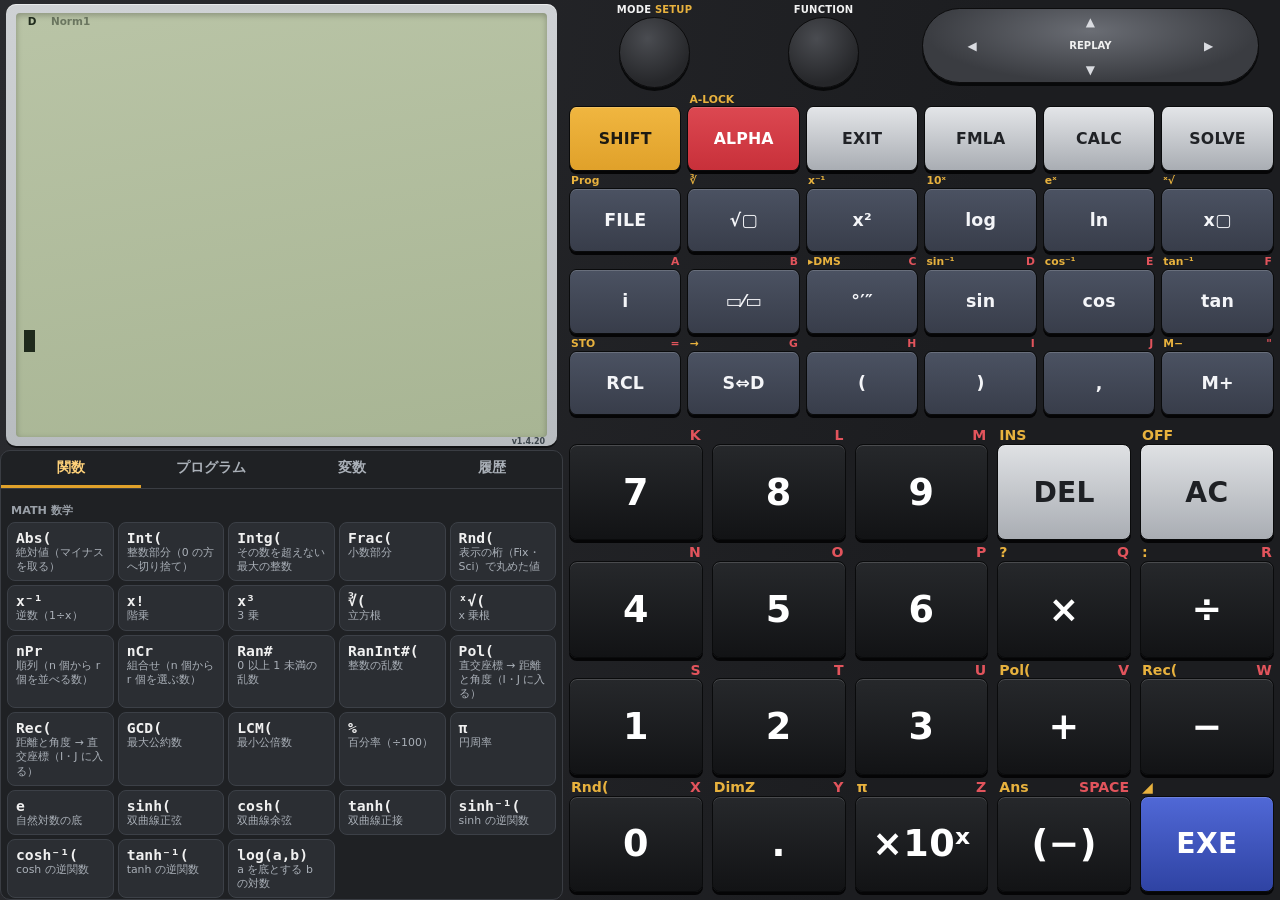
==== commit 9de9c6bb: "v1.4.20：曲線の測量を単体のアプリ版プログラムに、RUN 一覧をアプリ版と電卓実機併用に分ける、記録の画面 - curveapp.js を追加：線形の入力・選択（SENTEI の保存から写すこと" ====
--- a/index.html
+++ b/index.html
@@ -9,23 +9,24 @@
 <link rel="manifest" href="manifest.webmanifest">
 <link rel="icon" href="icon.svg" type="image/svg+xml">
 <link rel="apple-touch-icon" href="icon-192.png">
-<link rel="stylesheet" href="style.css?v=1.4.19">
-<script defer src="engine.js?v=1.4.19"></script>
-<script defer src="angle.js?v=1.4.19"></script>
-<script defer src="basic.js?v=1.4.19"></script>
-<script defer src="formulas.js?v=1.4.19"></script>
-<script defer src="import.js?v=1.4.19"></script>
-<script defer src="cclwrite.js?v=1.4.19"></script>
-<script defer src="complete.js?v=1.4.19"></script>
-<script defer src="dialog.js?v=1.4.19"></script>
-<script defer src="layout.js?v=1.4.19"></script>
-<script defer src="store.js?v=1.4.19"></script>
-<script defer src="pickxy.js?v=1.4.19"></script>
-<script defer src="proginfo.js?v=1.4.19"></script>
-<script defer src="sokusetsu.js?v=1.4.19"></script>
-<script defer src="senkei.js?v=1.4.19"></script>
-<script defer src="curveview.js?v=1.4.19"></script>
-<script defer src="app.js?v=1.4.19"></script>
+<link rel="stylesheet" href="style.css?v=1.4.20">
+<script defer src="engine.js?v=1.4.20"></script>
+<script defer src="angle.js?v=1.4.20"></script>
+<script defer src="basic.js?v=1.4.20"></script>
+<script defer src="formulas.js?v=1.4.20"></script>
+<script defer src="import.js?v=1.4.20"></script>
+<script defer src="cclwrite.js?v=1.4.20"></script>
+<script defer src="complete.js?v=1.4.20"></script>
+<script defer src="dialog.js?v=1.4.20"></script>
+<script defer src="layout.js?v=1.4.20"></script>
+<script defer src="store.js?v=1.4.20"></script>
+<script defer src="pickxy.js?v=1.4.20"></script>
+<script defer src="proginfo.js?v=1.4.20"></script>
+<script defer src="sokusetsu.js?v=1.4.20"></script>
+<script defer src="senkei.js?v=1.4.20"></script>
+<script defer src="curveview.js?v=1.4.20"></script>
+<script defer src="curveapp.js?v=1.4.20"></script>
+<script defer src="app.js?v=1.4.20"></script>
 </head>
 <body>
 <main class="calc" id="calc" aria-label="プログラム関数電卓">
--- a/style.css
+++ b/style.css
@@ -361,3 +361,24 @@
 .cv-zoom .cv-label { font-size: 13px; }
 .cv-zoom .cv-tick { font-size: 11px; }
 @media (max-width: 560px) { .cv-st { grid-template-columns: 1fr; } }
+.mgroup { display: flex; flex-wrap: wrap; align-items: baseline; gap: 2px 10px; margin: 10px 2px 4px; padding: 4px 8px; border-left: 5px solid #6b7280; background: #0001; }
+.mgroup b { font-size: 15px; }
+.mgroup span { font-size: 12px; opacity: .75; }
+.mgroup.mg-app { border-left-color: #1e9e4a; }
+.mgroup.mg-calc { border-left-color: #3b6fd6; }
+/* 曲線の測量（アプリ版） */
+.ca-main { display: flex; flex-direction: column; gap: 10px; }
+.ca-box { display: flex; flex-direction: column; gap: 3px; padding: 8px 10px; border: 1px solid #3a3d43; border-radius: 8px; }
+.ca-boxhead { display: flex; align-items: center; gap: 8px; flex-wrap: wrap; }
+.ca-boxhead b { flex: 1; }
+.ca-line { font-size: 13px; color: #cdd; font-variant-numeric: tabular-nums; }
+.ca-bigs { display: grid; grid-template-columns: repeat(auto-fit, minmax(150px, 1fr)); gap: 8px; }
+.ca-big { display: flex; flex-direction: column; align-items: flex-start; gap: 2px; min-height: 64px; text-align: left; }
+.ca-big b { font-size: 17px; }
+.ca-big span { font-size: 12px; opacity: .8; }
+.ca-big:disabled { opacity: .4; }
+.ca-chips { display: flex; flex-wrap: wrap; gap: 6px; }
+.ca-dir.on { background: #e0a12a; color: #1b1b1b; border-color: #e0a12a; font-weight: 700; }
+.ca-nums { display: grid; grid-template-columns: repeat(5, 1fr); gap: 8px; margin-top: 10px; }
+.ca-nums .dlg-btn { min-height: 52px; font-size: 20px; }
+.cv-in.ca-name { max-width: none; }
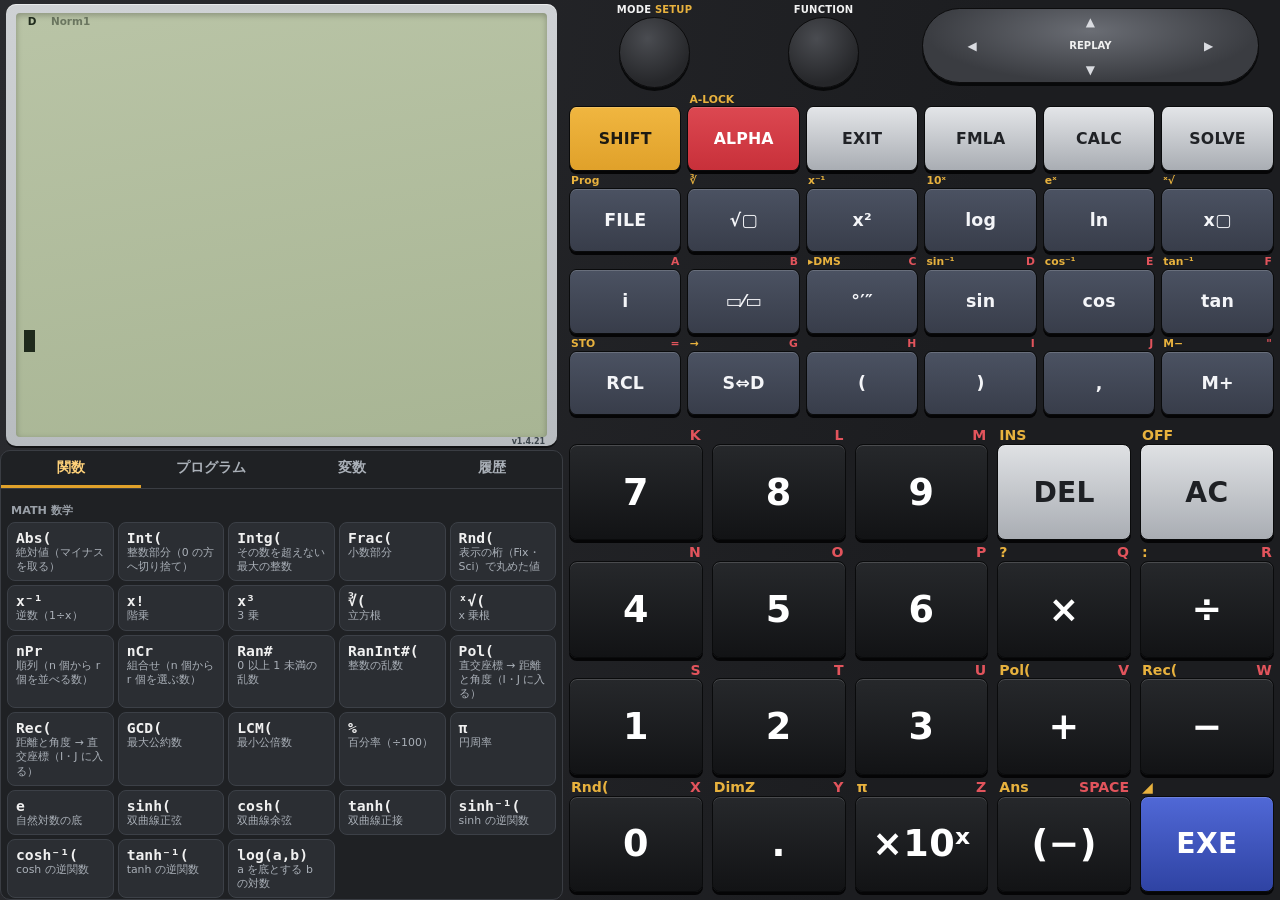
==== commit 25ac804f: "v1.4.21：電卓の画面での編集は EXIT で書いた所を残して Program Menu へ戻る（実機と同じ）、編集中は液晶に ◀EXIT Co-Authored-By: Claude Opus " ====
--- a/index.html
+++ b/index.html
@@ -1,86 +1,86 @@
-<!doctype html>
-<html lang="ja" class="calculator-page">
-<head>
-<meta charset="utf-8">
-<meta name="viewport" content="width=device-width,initial-scale=1,viewport-fit=cover,user-scalable=no">
-<meta name="theme-color" content="#1b1c1f">
-<meta name="apple-mobile-web-app-capable" content="yes">
-<title>プログラム関数電卓</title>
-<link rel="manifest" href="manifest.webmanifest">
-<link rel="icon" href="icon.svg" type="image/svg+xml">
-<link rel="apple-touch-icon" href="icon-192.png">
-<link rel="stylesheet" href="style.css?v=1.4.20">
-<script defer src="engine.js?v=1.4.20"></script>
-<script defer src="angle.js?v=1.4.20"></script>
-<script defer src="basic.js?v=1.4.20"></script>
-<script defer src="formulas.js?v=1.4.20"></script>
-<script defer src="import.js?v=1.4.20"></script>
-<script defer src="cclwrite.js?v=1.4.20"></script>
-<script defer src="complete.js?v=1.4.20"></script>
-<script defer src="dialog.js?v=1.4.20"></script>
-<script defer src="layout.js?v=1.4.20"></script>
-<script defer src="store.js?v=1.4.20"></script>
-<script defer src="pickxy.js?v=1.4.20"></script>
-<script defer src="proginfo.js?v=1.4.20"></script>
-<script defer src="sokusetsu.js?v=1.4.20"></script>
-<script defer src="senkei.js?v=1.4.20"></script>
-<script defer src="curveview.js?v=1.4.20"></script>
-<script defer src="curveapp.js?v=1.4.20"></script>
-<script defer src="app.js?v=1.4.20"></script>
-</head>
-<body>
-<main class="calc" id="calc" aria-label="プログラム関数電卓">
-  <div class="blk blk-lcd" data-blk="lcd">
-  <div class="bezel">
-    <div id="lcd" class="lcd">
-      <div id="ind" class="ind"></div>
-      <div id="screen" class="screen" aria-live="polite"></div>
-      <textarea id="editor" class="editor" hidden spellcheck="false" autocapitalize="off" autocomplete="off" autocorrect="off" inputmode="none" aria-label="プログラム編集"></textarea>
-    </div>
-    <span id="ver" class="ver"></span>
-    <div id="lcdResize" class="lcd-resize" role="separator" tabindex="0" aria-orientation="horizontal"
-      aria-label="ディスプレイの高さ" aria-controls="screen" title="ドラッグまたは上下キーでディスプレイの高さを変更"></div>
-  </div>
-  <div class="bar">
-    <button type="button" id="kbdBtn" class="mini" hidden>キーボードで編集</button>
-    <div id="cands" class="cands" hidden aria-label="入力候補"></div>
-  </div>
-  </div>
-  <div class="blk blk-upper" data-blk="upper">
-  <div class="top">
-    <div class="round">
-      <span class="lab">MODE <em>SETUP</em></span>
-      <button type="button" class="rkey" data-k="MODE" aria-label="MODE"></button>
-    </div>
-    <div class="round r2">
-      <span class="lab">FUNCTION</span>
-      <button type="button" class="rkey" data-k="FUNC" aria-label="FUNCTION"></button>
-    </div>
-    <div class="pad" aria-label="カーソル">
-      <button type="button" class="p-up" data-k="UP" aria-label="上">▲</button>
-      <button type="button" class="p-left" data-k="LEFT" aria-label="左">◀</button>
-      <span class="replay">REPLAY</span>
-      <button type="button" class="p-right" data-k="RIGHT" aria-label="右">▶</button>
-      <button type="button" class="p-down" data-k="DOWN" aria-label="下">▼</button>
-    </div>
-  </div>
-  <div id="fkeys" class="keypad fkeys"></div>
-  </div>
-  <div class="blk blk-nkeys" data-blk="nkeys">
-  <div id="nkeys" class="keypad nkeys"></div>
-  </div>
-  <div class="blk blk-tabs" data-blk="tabs" hidden>
-    <div class="tabs-head" role="tablist">
-      <button type="button" data-tab="fn" class="on">関数</button>
-      <button type="button" data-tab="prog">プログラム</button>
-      <button type="button" data-tab="var">変数</button>
-      <button type="button" data-tab="hist">履歴</button>
-    </div>
-    <div id="tabsBody" class="tabs-body"></div>
-  </div>
-</main>
-<input type="file" id="fileIn" hidden>
-<input type="text" id="kbd" class="kbd" autocapitalize="characters" autocomplete="off" aria-label="名前入力">
-<div id="toast" class="toast" role="status"></div>
-</body>
-</html>
+<!doctype html>
+<html lang="ja" class="calculator-page">
+<head>
+<meta charset="utf-8">
+<meta name="viewport" content="width=device-width,initial-scale=1,viewport-fit=cover,user-scalable=no">
+<meta name="theme-color" content="#1b1c1f">
+<meta name="apple-mobile-web-app-capable" content="yes">
+<title>プログラム関数電卓</title>
+<link rel="manifest" href="manifest.webmanifest">
+<link rel="icon" href="icon.svg" type="image/svg+xml">
+<link rel="apple-touch-icon" href="icon-192.png">
+<link rel="stylesheet" href="style.css?v=1.4.21">
+<script defer src="engine.js?v=1.4.21"></script>
+<script defer src="angle.js?v=1.4.21"></script>
+<script defer src="basic.js?v=1.4.21"></script>
+<script defer src="formulas.js?v=1.4.21"></script>
+<script defer src="import.js?v=1.4.21"></script>
+<script defer src="cclwrite.js?v=1.4.21"></script>
+<script defer src="complete.js?v=1.4.21"></script>
+<script defer src="dialog.js?v=1.4.21"></script>
+<script defer src="layout.js?v=1.4.21"></script>
+<script defer src="store.js?v=1.4.21"></script>
+<script defer src="pickxy.js?v=1.4.21"></script>
+<script defer src="proginfo.js?v=1.4.21"></script>
+<script defer src="sokusetsu.js?v=1.4.21"></script>
+<script defer src="senkei.js?v=1.4.21"></script>
+<script defer src="curveview.js?v=1.4.21"></script>
+<script defer src="curveapp.js?v=1.4.21"></script>
+<script defer src="app.js?v=1.4.21"></script>
+</head>
+<body>
+<main class="calc" id="calc" aria-label="プログラム関数電卓">
+  <div class="blk blk-lcd" data-blk="lcd">
+  <div class="bezel">
+    <div id="lcd" class="lcd">
+      <div id="ind" class="ind"></div>
+      <div id="screen" class="screen" aria-live="polite"></div>
+      <textarea id="editor" class="editor" hidden spellcheck="false" autocapitalize="off" autocomplete="off" autocorrect="off" inputmode="none" aria-label="プログラム編集"></textarea>
+    </div>
+    <span id="ver" class="ver"></span>
+    <div id="lcdResize" class="lcd-resize" role="separator" tabindex="0" aria-orientation="horizontal"
+      aria-label="ディスプレイの高さ" aria-controls="screen" title="ドラッグまたは上下キーでディスプレイの高さを変更"></div>
+  </div>
+  <div class="bar">
+    <button type="button" id="kbdBtn" class="mini" hidden>キーボードで編集</button>
+    <div id="cands" class="cands" hidden aria-label="入力候補"></div>
+  </div>
+  </div>
+  <div class="blk blk-upper" data-blk="upper">
+  <div class="top">
+    <div class="round">
+      <span class="lab">MODE <em>SETUP</em></span>
+      <button type="button" class="rkey" data-k="MODE" aria-label="MODE"></button>
+    </div>
+    <div class="round r2">
+      <span class="lab">FUNCTION</span>
+      <button type="button" class="rkey" data-k="FUNC" aria-label="FUNCTION"></button>
+    </div>
+    <div class="pad" aria-label="カーソル">
+      <button type="button" class="p-up" data-k="UP" aria-label="上">▲</button>
+      <button type="button" class="p-left" data-k="LEFT" aria-label="左">◀</button>
+      <span class="replay">REPLAY</span>
+      <button type="button" class="p-right" data-k="RIGHT" aria-label="右">▶</button>
+      <button type="button" class="p-down" data-k="DOWN" aria-label="下">▼</button>
+    </div>
+  </div>
+  <div id="fkeys" class="keypad fkeys"></div>
+  </div>
+  <div class="blk blk-nkeys" data-blk="nkeys">
+  <div id="nkeys" class="keypad nkeys"></div>
+  </div>
+  <div class="blk blk-tabs" data-blk="tabs" hidden>
+    <div class="tabs-head" role="tablist">
+      <button type="button" data-tab="fn" class="on">関数</button>
+      <button type="button" data-tab="prog">プログラム</button>
+      <button type="button" data-tab="var">変数</button>
+      <button type="button" data-tab="hist">履歴</button>
+    </div>
+    <div id="tabsBody" class="tabs-body"></div>
+  </div>
+</main>
+<input type="file" id="fileIn" hidden>
+<input type="text" id="kbd" class="kbd" autocapitalize="characters" autocomplete="off" aria-label="名前入力">
+<div id="toast" class="toast" role="status"></div>
+</body>
+</html>
--- a/style.css
+++ b/style.css
@@ -382,3 +382,6 @@
 .ca-nums { display: grid; grid-template-columns: repeat(5, 1fr); gap: 8px; margin-top: 10px; }
 .ca-nums .dlg-btn { min-height: 52px; font-size: 20px; }
 .cv-in.ca-name { max-width: none; }
+
+/* 編集中の液晶の「◀EXIT」（保存して Program Menu へ） */
+.ind .ed-exit { border: 1px solid currentColor; border-radius: 4px; padding: 0 .4em; margin-right: .3em; font-weight: 700; }
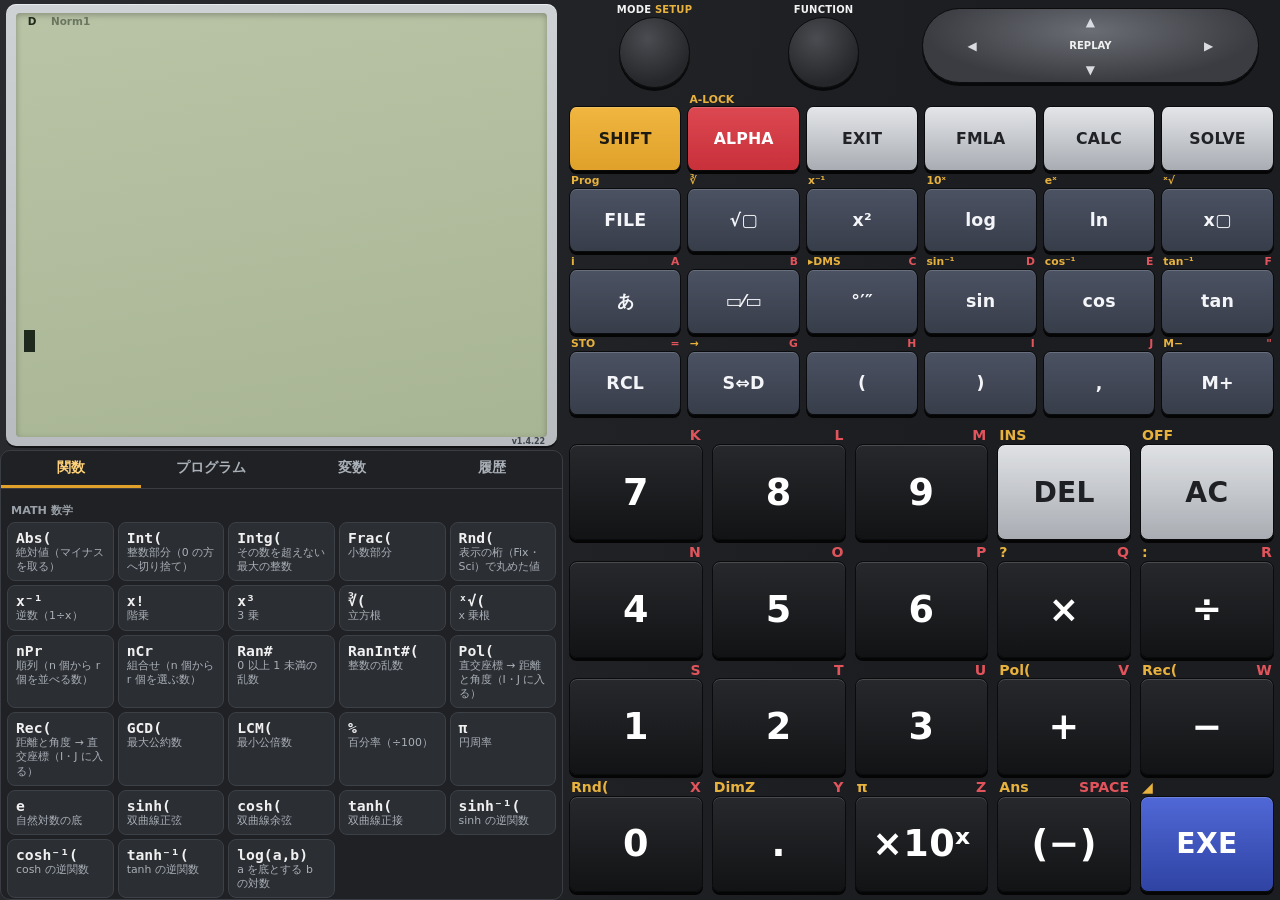
==== commit afcd6fbe: "v1.4.22：曲線の測量（推進管）を電卓ディスプレイ内の表形式に変更、あ/数字キーで日本語フリックキーボード切替" ====
--- a/index.html
+++ b/index.html
@@ -9,24 +9,25 @@
 <link rel="manifest" href="manifest.webmanifest">
 <link rel="icon" href="icon.svg" type="image/svg+xml">
 <link rel="apple-touch-icon" href="icon-192.png">
-<link rel="stylesheet" href="style.css?v=1.4.21">
-<script defer src="engine.js?v=1.4.21"></script>
-<script defer src="angle.js?v=1.4.21"></script>
-<script defer src="basic.js?v=1.4.21"></script>
-<script defer src="formulas.js?v=1.4.21"></script>
-<script defer src="import.js?v=1.4.21"></script>
-<script defer src="cclwrite.js?v=1.4.21"></script>
-<script defer src="complete.js?v=1.4.21"></script>
-<script defer src="dialog.js?v=1.4.21"></script>
-<script defer src="layout.js?v=1.4.21"></script>
-<script defer src="store.js?v=1.4.21"></script>
-<script defer src="pickxy.js?v=1.4.21"></script>
-<script defer src="proginfo.js?v=1.4.21"></script>
-<script defer src="sokusetsu.js?v=1.4.21"></script>
-<script defer src="senkei.js?v=1.4.21"></script>
-<script defer src="curveview.js?v=1.4.21"></script>
-<script defer src="curveapp.js?v=1.4.21"></script>
-<script defer src="app.js?v=1.4.21"></script>
+<link rel="stylesheet" href="style.css?v=1.4.22">
+<script defer src="engine.js?v=1.4.22"></script>
+<script defer src="angle.js?v=1.4.22"></script>
+<script defer src="basic.js?v=1.4.22"></script>
+<script defer src="formulas.js?v=1.4.22"></script>
+<script defer src="import.js?v=1.4.22"></script>
+<script defer src="cclwrite.js?v=1.4.22"></script>
+<script defer src="complete.js?v=1.4.22"></script>
+<script defer src="dialog.js?v=1.4.22"></script>
+<script defer src="layout.js?v=1.4.22"></script>
+<script defer src="store.js?v=1.4.22"></script>
+<script defer src="pickxy.js?v=1.4.22"></script>
+<script defer src="proginfo.js?v=1.4.22"></script>
+<script defer src="sokusetsu.js?v=1.4.22"></script>
+<script defer src="senkei.js?v=1.4.22"></script>
+<script defer src="flick.js?v=1.4.22"></script>
+<script defer src="curveview.js?v=1.4.22"></script>
+<script defer src="curveapp.js?v=1.4.22"></script>
+<script defer src="app.js?v=1.4.22"></script>
 </head>
 <body>
 <main class="calc" id="calc" aria-label="プログラム関数電卓">
--- a/style.css
+++ b/style.css
@@ -385,3 +385,57 @@
 
 /* 編集中の液晶の「◀EXIT」（保存して Program Menu へ） */
 .ind .ed-exit { border: 1px solid currentColor; border-radius: 4px; padding: 0 .4em; margin-right: .3em; font-weight: 700; }
+
+/* 曲線の測量（電卓ディスプレイ内の表形式） */
+.ca-tools { margin-left: auto; display: flex; gap: 4px; align-items: center; }
+.ca-tbtn { border: 1px solid #496548; background: #d6e1c9; color: var(--ink); border-radius: 4px; padding: 1px 6px; font-size: .78em; font-weight: 700; cursor: pointer; }
+.ca-tbtn.on { background: var(--ink); color: var(--lcd); }
+.ca-lcd { flex: 1; min-height: 0; overflow-y: auto; display: flex; flex-direction: column; gap: 6px; padding: 2px 1px; font-family: system-ui, "Hiragino Sans", "Yu Gothic UI", sans-serif; font-size: .82em; }
+.ca-tbl { width: 100%; border-collapse: collapse; font-variant-numeric: tabular-nums; background: #ffffff28; }
+.ca-tbl th, .ca-tbl td { border: 1px solid #49654866; padding: 4px 6px; text-align: left; vertical-align: middle; }
+.ca-tbl th { background: #0001; font-weight: 700; white-space: nowrap; font-size: .88em; }
+.ca-tbl td.ca-act { text-align: right; white-space: nowrap; }
+.ca-val { font-family: "Consolas", "Menlo", "MS Gothic", monospace; font-weight: 700; cursor: pointer; min-width: 60px; }
+.ca-active, tr.ca-active > td, td.ca-active { background: #ffffff88 !important; outline: 2px solid var(--ink); outline-offset: -2px; }
+.ca-lbl { display: block; font-family: system-ui, sans-serif; font-size: .72em; font-weight: 600; opacity: .75; }
+.ca-ph { opacity: .45; }
+.ca-sub { font-size: .82em; opacity: .82; line-height: 1.3; }
+.ca-hint { margin: 0; font-size: .8em; opacity: .8; }
+.ca-msg { margin: 2px 0; line-height: 1.4; }
+.ca-err { margin: 0; padding: 3px 6px; background: #a82020; color: #fff; border-radius: 4px; font-weight: 700; font-size: .88em; }
+.ca-ok { font-size: .82em; color: #1d4d1d; font-weight: 700; }
+.ca-bad { color: #a82020; font-weight: 700; }
+.ca-dir { display: inline-block; padding: 1px 8px; border-radius: 4px; background: var(--ink); color: var(--lcd); font-weight: 700; }
+.ca-errcell { font-size: .86em; font-weight: 700; white-space: nowrap; }
+.ca-pred { background: #2d6b3822; }
+.ca-btns { display: flex; flex-wrap: wrap; gap: 6px; margin-top: 2px; }
+.ca-btn { border: 1px solid #496548; background: #d6e1c9; color: var(--ink); border-radius: 5px; padding: 5px 10px; font-weight: 700; cursor: pointer; }
+.ca-btn.pri { background: var(--ink); color: var(--lcd); }
+.ca-btn.dan { border-color: #8b2020; color: #7a1414; background: #efd0d0; }
+.ca-menu { display: flex; flex-direction: column; gap: 5px; }
+.ca-mbtn { display: flex; flex-direction: column; align-items: flex-start; gap: 1px; padding: 6px 8px; border: 1px solid #49654888; border-radius: 6px; background: #ffffff38; color: var(--ink); text-align: left; cursor: pointer; }
+.ca-mbtn.sel { background: var(--ink); color: var(--lcd); }
+.ca-mbtn.dis { opacity: .45; }
+.ca-mbtn span { font-size: .82em; opacity: .85; }
+.ca-nbtn { min-height: 44px; font-size: 1.1em; font-weight: 700; border: 1px solid #496548; background: #d6e1c9; color: var(--ink); border-radius: 6px; cursor: pointer; }
+.ca-nbtn.pri { background: var(--ink); color: var(--lcd); }
+
+/* 日本語フリックキーボード（i キーでテンキーと切替） */
+.k-flick { touch-action: none; }
+.k-flick .main { background: linear-gradient(#343842, #23262e); color: #fff; border-radius: 8px; font-size: calc(var(--fs, 1) * var(--k-num, clamp(16px, 5vw, 22px))); }
+.k-flick .fl-sub { font-style: normal; font-size: 8.5px; color: #aeb6c4; letter-spacing: .5px; }
+.flick-pop[hidden] { display: none !important; }
+.flick-pop {
+  position: fixed; z-index: 9999; transform: translate(-50%, -50%);
+  display: grid; grid-template-columns: repeat(3, 36px); grid-template-rows: repeat(3, 36px); gap: 2px;
+  padding: 4px; border-radius: 10px; background: #1e2128f2; border: 1px solid #6a7385; box-shadow: 0 8px 24px #0009;
+  pointer-events: none; color: #eef; font-size: 17px; font-weight: 700;
+}
+.flick-pop span { display: grid; place-items: center; border-radius: 6px; background: #2d313c; }
+.flick-pop span.on { background: #e0a12a; color: #161616; transform: scale(1.1); }
+.flick-pop .fp-u { grid-column: 2; grid-row: 1; }
+.flick-pop .fp-l { grid-column: 1; grid-row: 2; }
+.flick-pop .fp-c { grid-column: 2; grid-row: 2; }
+.flick-pop .fp-r { grid-column: 3; grid-row: 2; }
+.flick-pop .fp-d { grid-column: 2; grid-row: 3; }
+.calc.flick-on [data-k="CPLX"] .main { background: linear-gradient(#f0b640, var(--shift)) !important; color: #1d1a12 !important; }
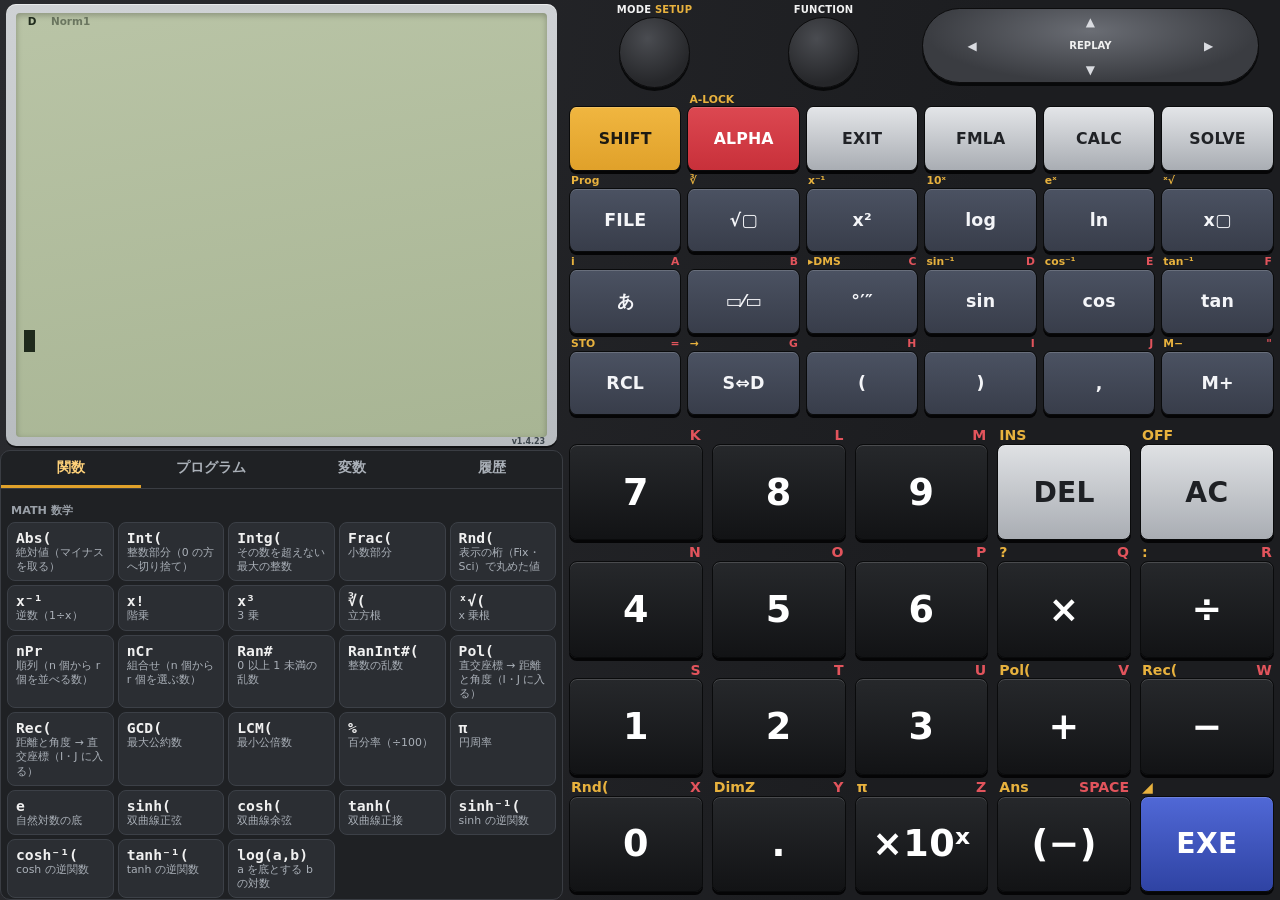
==== commit eb546192: "v1.4.23: 曲線測量の確認表・入力切替バー・座標上書き入力の改修" ====
--- a/index.html
+++ b/index.html
@@ -9,25 +9,25 @@
 <link rel="manifest" href="manifest.webmanifest">
 <link rel="icon" href="icon.svg" type="image/svg+xml">
 <link rel="apple-touch-icon" href="icon-192.png">
-<link rel="stylesheet" href="style.css?v=1.4.22">
-<script defer src="engine.js?v=1.4.22"></script>
-<script defer src="angle.js?v=1.4.22"></script>
-<script defer src="basic.js?v=1.4.22"></script>
-<script defer src="formulas.js?v=1.4.22"></script>
-<script defer src="import.js?v=1.4.22"></script>
-<script defer src="cclwrite.js?v=1.4.22"></script>
-<script defer src="complete.js?v=1.4.22"></script>
-<script defer src="dialog.js?v=1.4.22"></script>
-<script defer src="layout.js?v=1.4.22"></script>
-<script defer src="store.js?v=1.4.22"></script>
-<script defer src="pickxy.js?v=1.4.22"></script>
-<script defer src="proginfo.js?v=1.4.22"></script>
-<script defer src="sokusetsu.js?v=1.4.22"></script>
-<script defer src="senkei.js?v=1.4.22"></script>
-<script defer src="flick.js?v=1.4.22"></script>
-<script defer src="curveview.js?v=1.4.22"></script>
-<script defer src="curveapp.js?v=1.4.22"></script>
-<script defer src="app.js?v=1.4.22"></script>
+<link rel="stylesheet" href="style.css?v=1.4.23">
+<script defer src="engine.js?v=1.4.23"></script>
+<script defer src="angle.js?v=1.4.23"></script>
+<script defer src="basic.js?v=1.4.23"></script>
+<script defer src="formulas.js?v=1.4.23"></script>
+<script defer src="import.js?v=1.4.23"></script>
+<script defer src="cclwrite.js?v=1.4.23"></script>
+<script defer src="complete.js?v=1.4.23"></script>
+<script defer src="dialog.js?v=1.4.23"></script>
+<script defer src="layout.js?v=1.4.23"></script>
+<script defer src="store.js?v=1.4.23"></script>
+<script defer src="pickxy.js?v=1.4.23"></script>
+<script defer src="proginfo.js?v=1.4.23"></script>
+<script defer src="sokusetsu.js?v=1.4.23"></script>
+<script defer src="senkei.js?v=1.4.23"></script>
+<script defer src="flick.js?v=1.4.23"></script>
+<script defer src="curveview.js?v=1.4.23"></script>
+<script defer src="curveapp.js?v=1.4.23"></script>
+<script defer src="app.js?v=1.4.23"></script>
 </head>
 <body>
 <main class="calc" id="calc" aria-label="プログラム関数電卓">
@@ -45,6 +45,14 @@
   <div class="bar">
     <button type="button" id="kbdBtn" class="mini" hidden>キーボードで編集</button>
     <div id="cands" class="cands" hidden aria-label="入力候補"></div>
+  </div>
+  <div id="inputBar" class="input-bar" hidden>
+    <button type="button" class="ib-btn" data-im="kana">日本語</button>
+    <span class="ib-sep">▶</span>
+    <button type="button" class="ib-btn" data-im="alnum">ALPHA</button>
+    <span class="ib-sep">▶</span>
+    <button type="button" class="ib-btn" data-im="num">数字</button>
+    <button type="button" class="ib-cycle" data-im="next">切替</button>
   </div>
   </div>
   <div class="blk blk-upper" data-blk="upper">
--- a/style.css
+++ b/style.css
@@ -390,8 +390,12 @@
 .ca-tools { margin-left: auto; display: flex; gap: 4px; align-items: center; }
 .ca-tbtn { border: 1px solid #496548; background: #d6e1c9; color: var(--ink); border-radius: 4px; padding: 1px 6px; font-size: .78em; font-weight: 700; cursor: pointer; }
 .ca-tbtn.on { background: var(--ink); color: var(--lcd); }
-.ca-lcd { flex: 1; min-height: 0; overflow-y: auto; display: flex; flex-direction: column; gap: 6px; padding: 2px 1px; font-family: system-ui, "Hiragino Sans", "Yu Gothic UI", sans-serif; font-size: .82em; }
-.ca-tbl { width: 100%; border-collapse: collapse; font-variant-numeric: tabular-nums; background: #ffffff28; }
+.ca-lcd { flex: 1; min-height: 0; overflow-y: auto; overflow-x: hidden; container-type: inline-size; display: flex; flex-direction: column; gap: 6px; padding: 2px 1px; font-family: system-ui, "Hiragino Sans", "Yu Gothic UI", sans-serif; font-size: clamp(12.5px, 3.3cqi, 17px); }
+.ca-tbl { width: 100%; max-width: 100%; border-collapse: collapse; font-variant-numeric: tabular-nums; background: #ffffff28; }
+.ca-transit-tbl { table-layout: fixed; width: min(100%, 24em); }
+.ca-transit-tbl th, .ca-transit-tbl td { width: 50%; }
+.ca-prev { opacity: .65; font-size: .88em; line-height: 1.15; }
+.ca-draft { margin-top: 1px; min-height: 1.2em; }
 .ca-tbl th, .ca-tbl td { border: 1px solid #49654866; padding: 4px 6px; text-align: left; vertical-align: middle; }
 .ca-tbl th { background: #0001; font-weight: 700; white-space: nowrap; font-size: .88em; }
 .ca-tbl td.ca-act { text-align: right; white-space: nowrap; }
@@ -406,7 +410,16 @@
 .ca-ok { font-size: .82em; color: #1d4d1d; font-weight: 700; }
 .ca-bad { color: #a82020; font-weight: 700; }
 .ca-dir { display: inline-block; padding: 1px 8px; border-radius: 4px; background: var(--ink); color: var(--lcd); font-weight: 700; }
-.ca-errcell { font-size: .86em; font-weight: 700; white-space: nowrap; }
+.ca-errcell { font-size: .86em; font-weight: 700; white-space: normal; word-break: keep-all; line-height: 1.25; }
+.ca-confirm-tbl th, .ca-confirm-tbl td { padding: 3px 4px; font-size: .92em; }
+.ca-rescell { padding: 3px 4px; font-size: .88em; }
+.ca-res { display: grid; grid-template-columns: auto 1fr; gap: 0 6px; align-items: center; }
+.ca-res-xy, .ca-res-pos { display: flex; flex-direction: column; white-space: nowrap; line-height: 1.25; }
+.ca-res-pos { border-left: 1px solid #49654866; padding-left: 6px; }
+@container (max-width: 390px) {
+  .ca-res { display: flex; flex-direction: column; gap: 1px; }
+  .ca-res-pos { border-left: 0; padding-left: 0; }
+}
 .ca-pred { background: #2d6b3822; }
 .ca-btns { display: flex; flex-wrap: wrap; gap: 6px; margin-top: 2px; }
 .ca-btn { border: 1px solid #496548; background: #d6e1c9; color: var(--ink); border-radius: 5px; padding: 5px 10px; font-weight: 700; cursor: pointer; }
@@ -439,3 +452,12 @@
 .flick-pop .fp-r { grid-column: 3; grid-row: 2; }
 .flick-pop .fp-d { grid-column: 2; grid-row: 3; }
 .calc.flick-on [data-k="CPLX"] .main { background: linear-gradient(#f0b640, var(--shift)) !important; color: #1d1a12 !important; }
+
+/* 日本語 → ALPHA → 数字 切替バー（テンキーの上、液晶の下） */
+.input-bar { flex: 0 0 auto; display: flex; align-items: center; gap: 4px; padding: 3px 4px; background: #23252a; border: 1px solid #3c4048; border-radius: 8px; }
+.input-bar[hidden] { display: none; }
+.input-bar .ib-btn { flex: 1 1 0; padding: 5px 4px; border: 1px solid #4a4e58; border-radius: 6px; background: #2e3138; color: #c8ccd4; font-size: 12px; font-weight: 700; cursor: pointer; text-align: center; white-space: nowrap; }
+.input-bar .ib-btn.on { background: #e0a12a; color: #191814; border-color: #e0a12a; }
+.input-bar .ib-sep { font-size: 10px; color: #7a808c; user-select: none; }
+.input-bar .ib-cycle { padding: 5px 10px; border: 1px solid #566380; border-radius: 6px; background: #3b4459; color: #eef2ff; font-size: 12px; font-weight: 700; cursor: pointer; white-space: nowrap; }
+.input-bar .ib-cycle:active, .input-bar .ib-btn:active { filter: brightness(1.2); }
